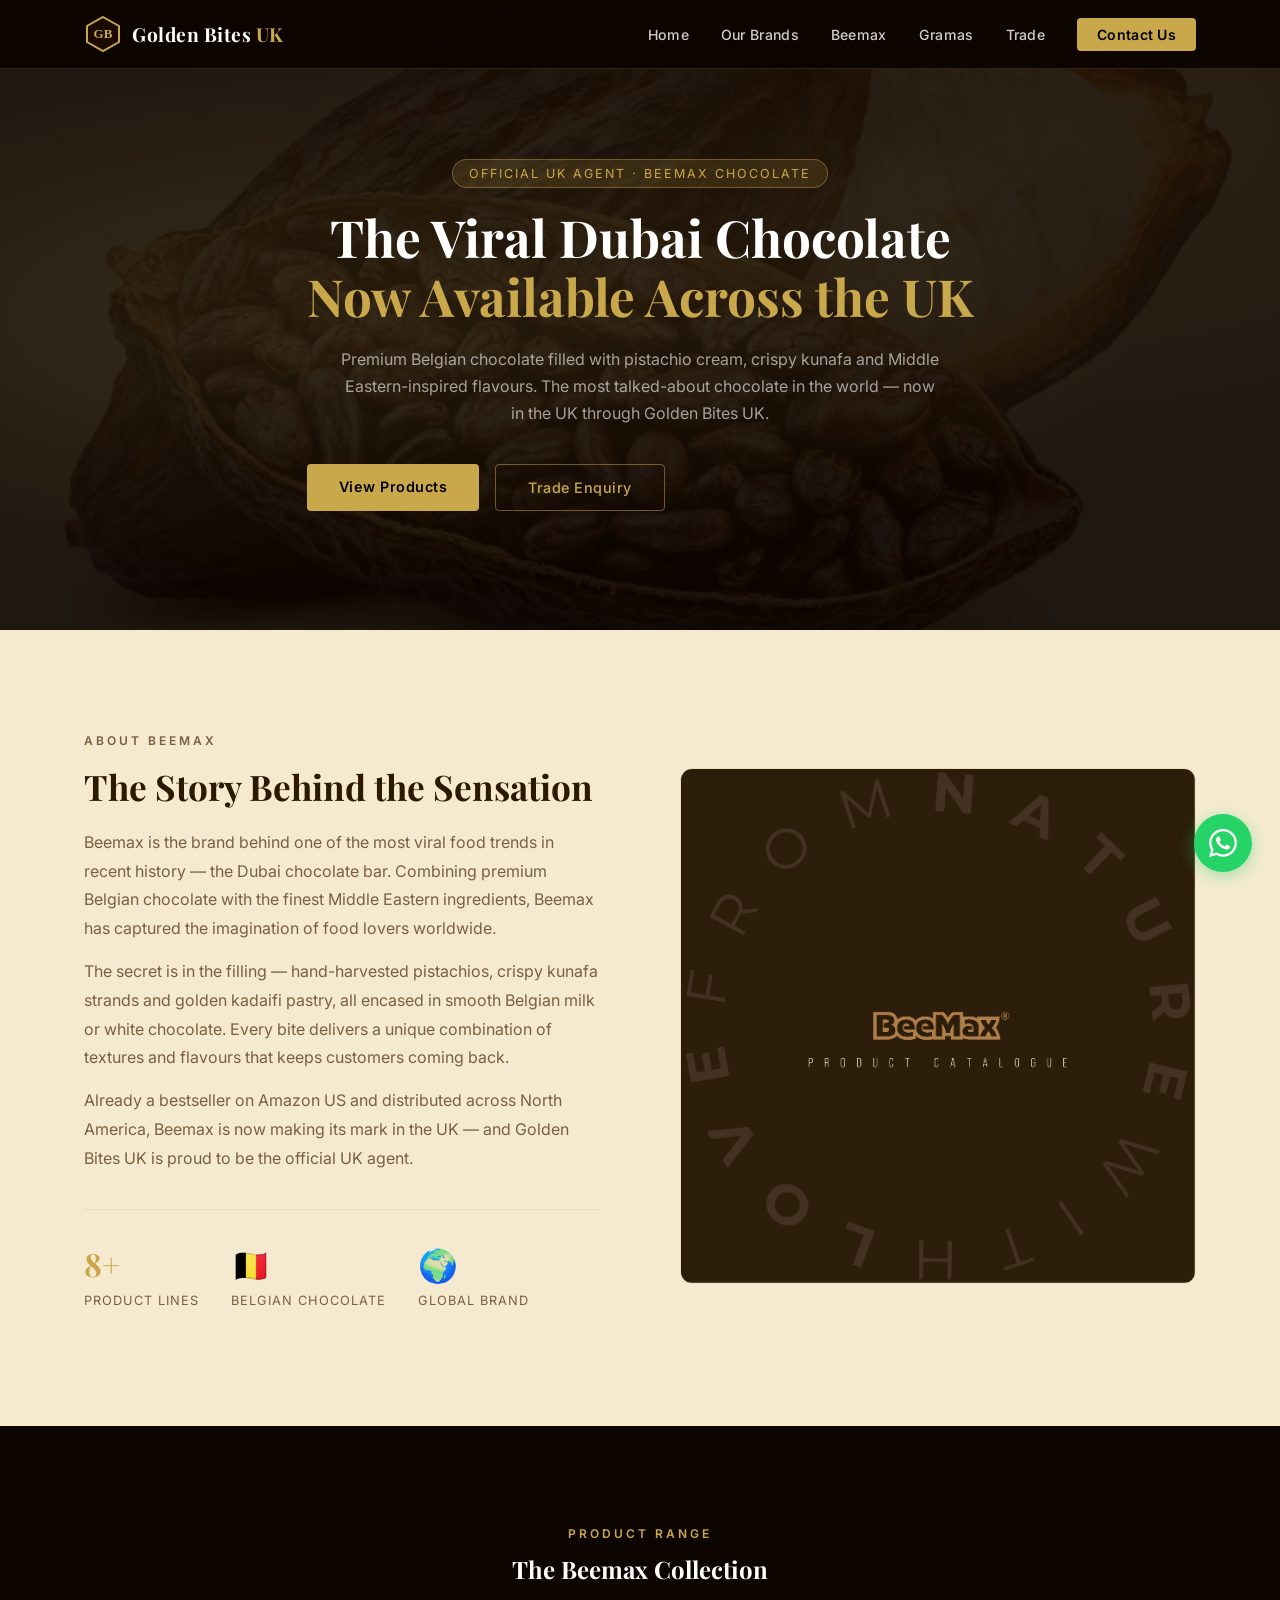
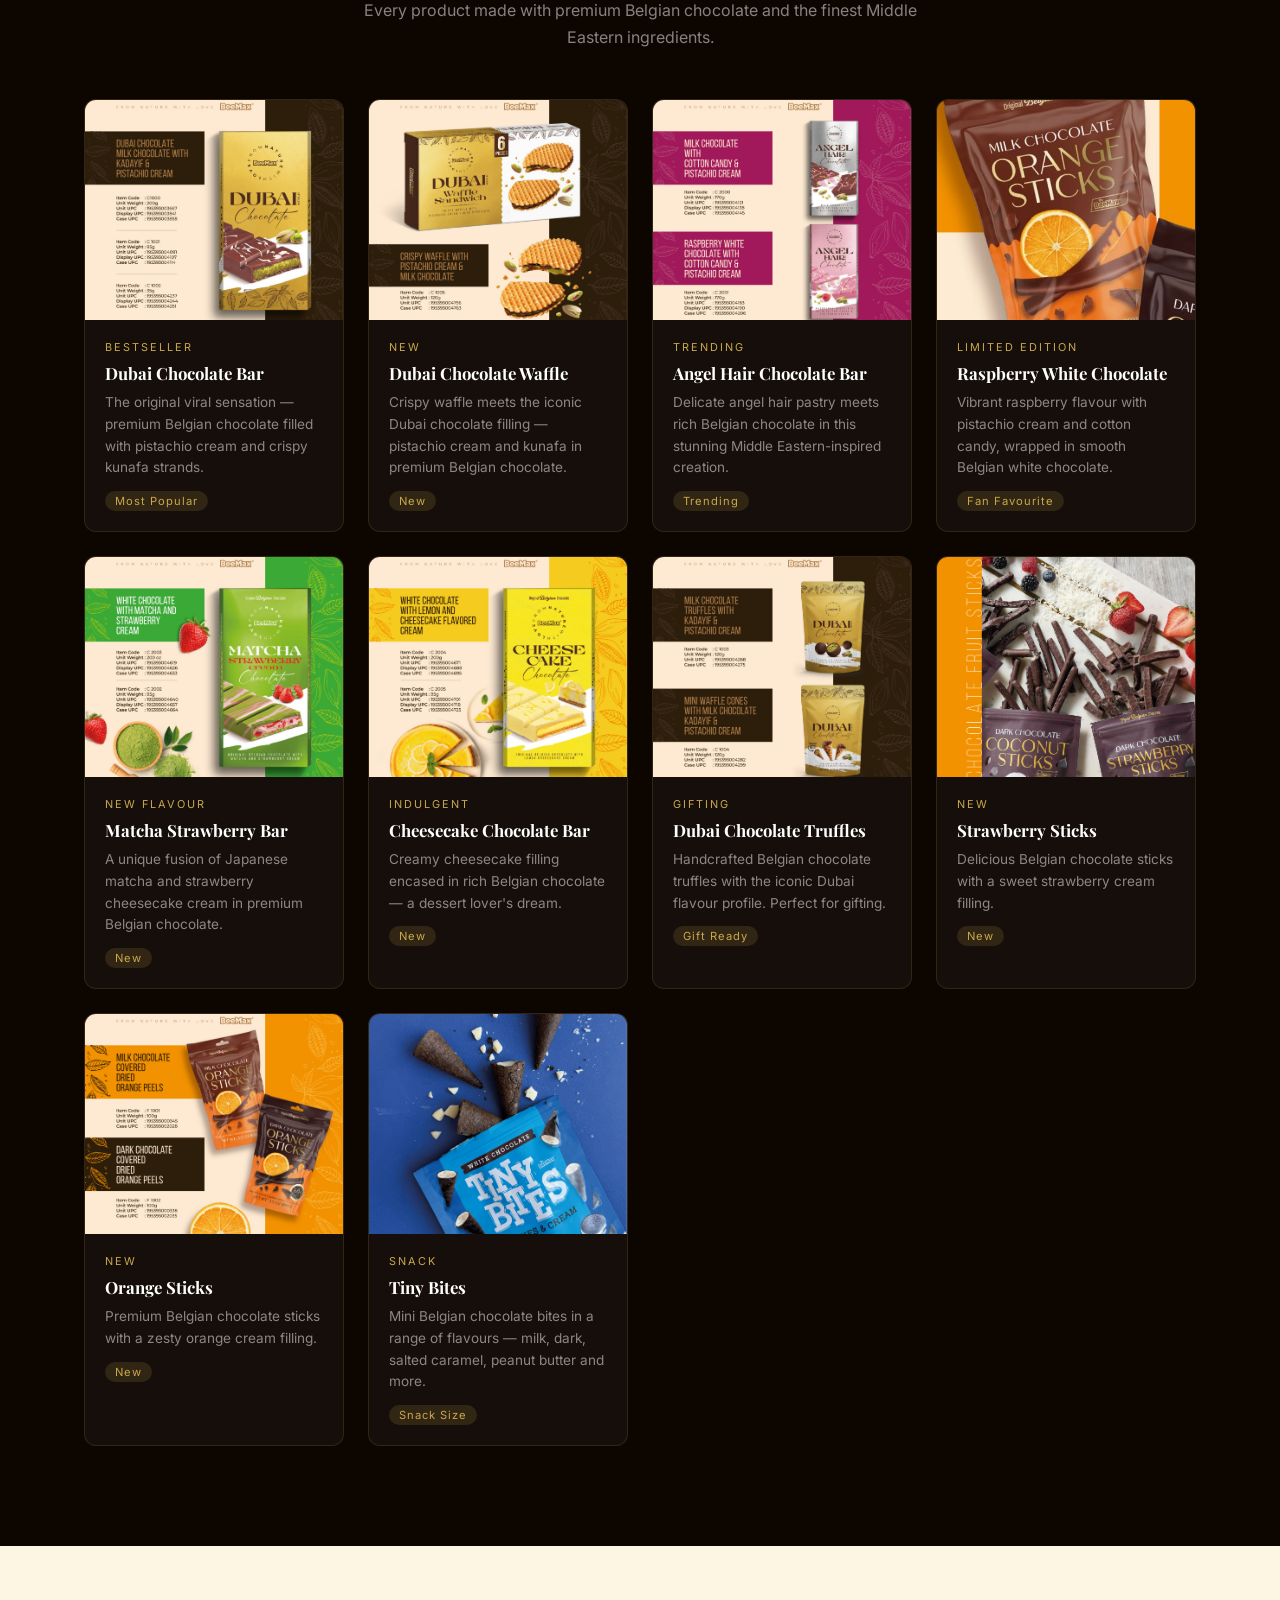
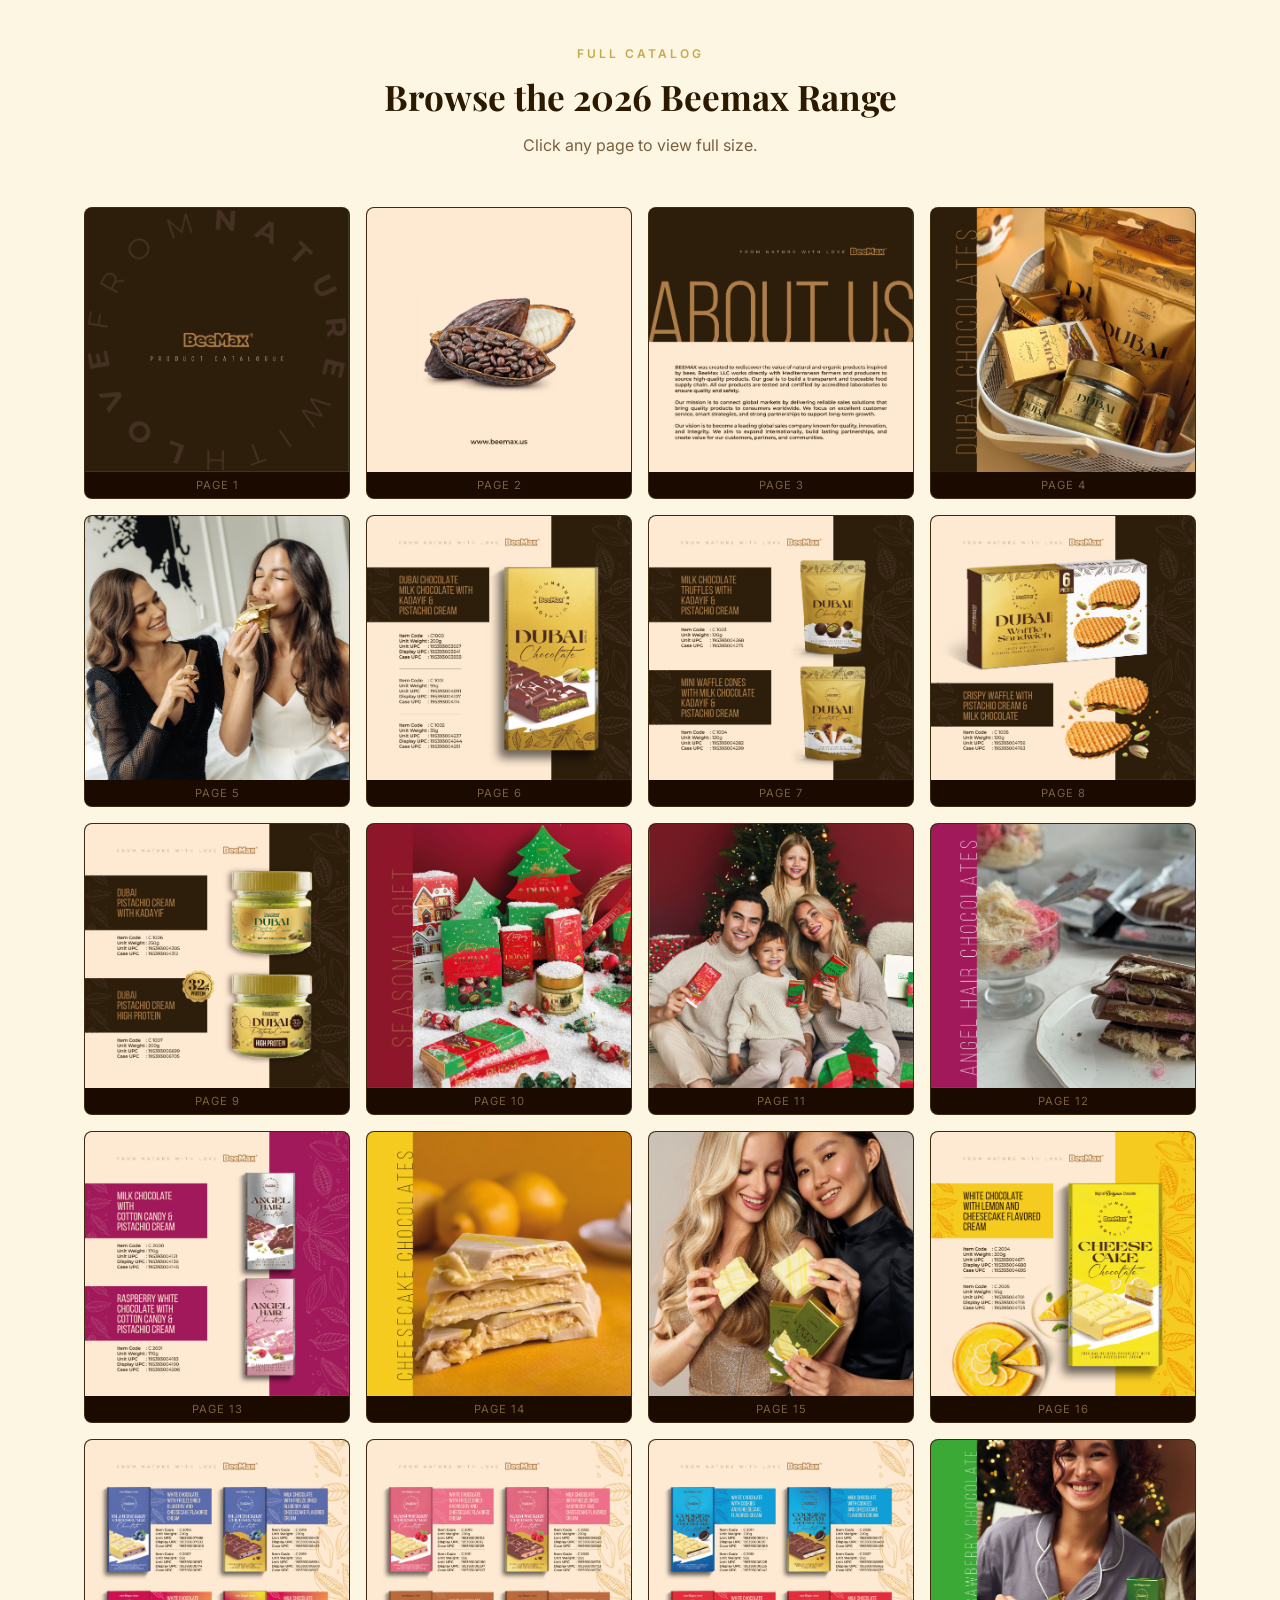
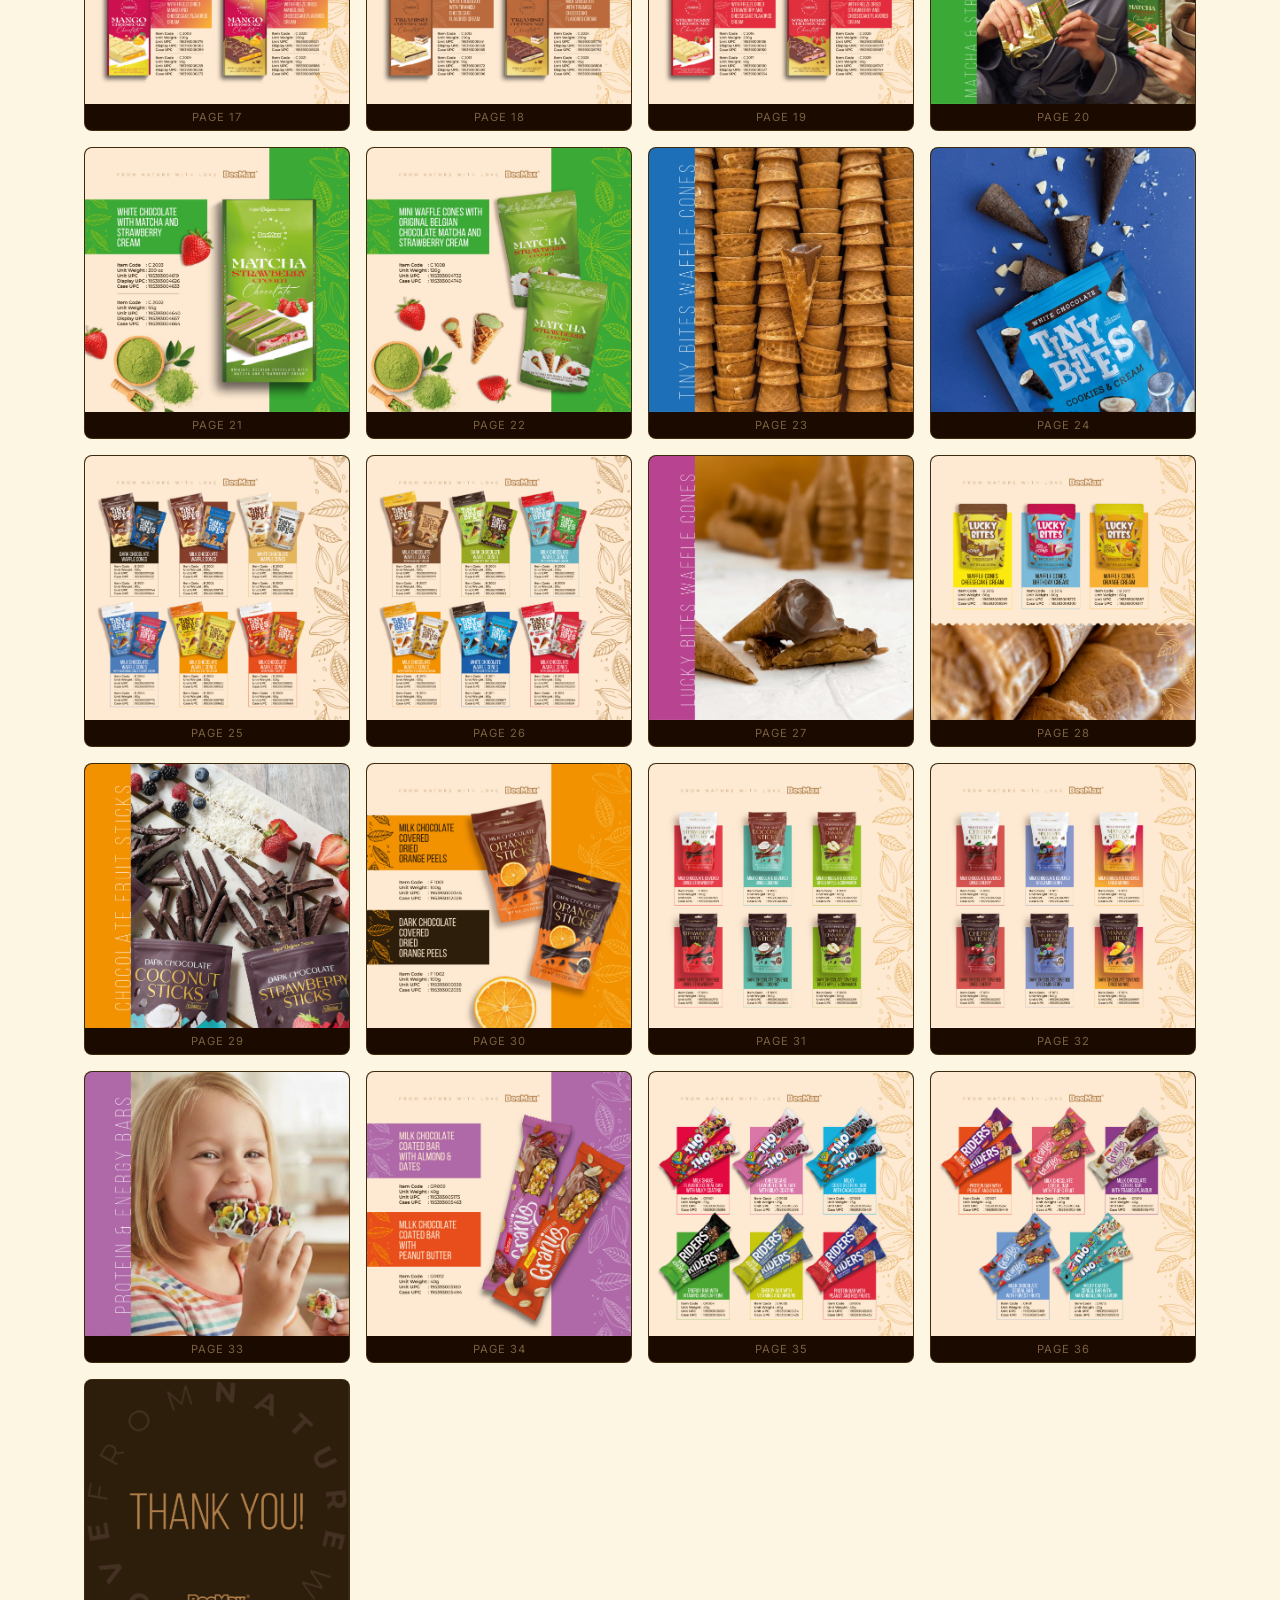
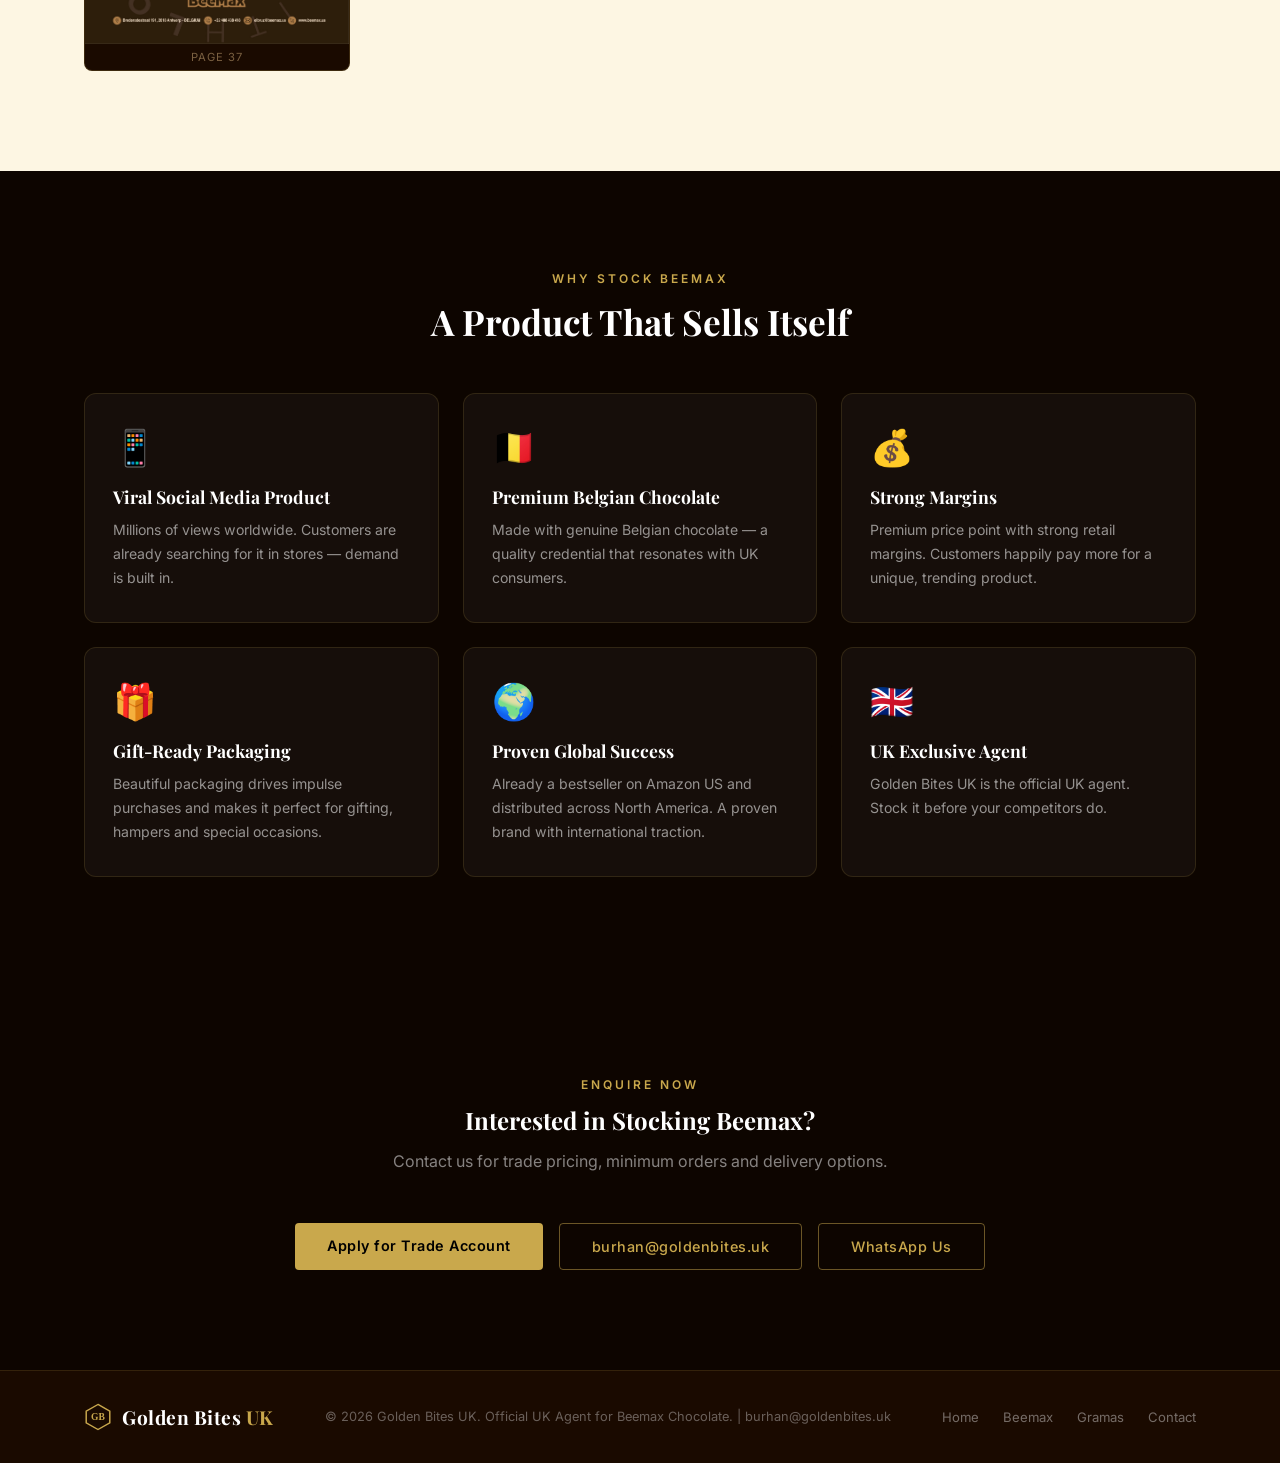
==== beemax.html @ 9be6fbb4 "Fix product images and analytics" ====
<!DOCTYPE html>
<html lang="en">
<head>
  <meta charset="UTF-8"/>
  <meta name="viewport" content="width=device-width, initial-scale=1.0"/>
  <title>Beemax Chocolate | Golden Bites UK</title>
  <!-- Google tag (gtag.js) -->
  <script async src="https://www.googletagmanager.com/gtag/js?id=G-3QWG4Z9KPZ"></script>
  <script>
    window.dataLayer = window.dataLayer || [];
    function gtag(){dataLayer.push(arguments);}
    gtag('js', new Date());
    gtag('config', 'G-3QWG4Z9KPZ');
  </script>
  <link href="https://fonts.googleapis.com/css2?family=Playfair+Display:wght@400;600;700&family=Inter:wght@300;400;500;600&display=swap" rel="stylesheet"/>
  <link rel="stylesheet" href="style.css"/>
  <link rel="stylesheet" href="beemax.css"/>
</head>
<body>

  <nav id="navbar">
    <div class="nav-inner">
      <a href="index.html" class="logo">
        <svg width="38" height="38" viewBox="0 0 38 38" fill="none">
          <polygon points="19,2 35,11 35,27 19,36 3,27 3,11" fill="#1a0a00" stroke="#C9A84C" stroke-width="2"/>
          <text x="19" y="23" text-anchor="middle" font-family="serif" font-size="13" font-weight="bold" fill="#C9A84C">GB</text>
        </svg>
        <span class="logo-text">Golden Bites <span>UK</span></span>
      </a>
      <ul class="nav-links">
        <li><a href="index.html">Home</a></li>
        <li><a href="index.html#brands">Our Brands</a></li>
        <li><a href="beemax.html" class="active-link">Beemax</a></li>
        <li><a href="gramas.html">Gramas</a></li>
        <li><a href="trade.html">Trade</a></li>
        <li><a href="index.html#contact" class="nav-cta">Contact Us</a></li>
      </ul>
      <button class="burger" onclick="toggleMenu()">&#9776;</button>
    </div>
    <ul class="mobile-menu" id="mobileMenu">
      <li><a href="index.html" onclick="toggleMenu()">Home</a></li>
      <li><a href="index.html#brands" onclick="toggleMenu()">Our Brands</a></li>
      <li><a href="beemax.html" onclick="toggleMenu()">Beemax</a></li>
      <li><a href="gramas.html" onclick="toggleMenu()">Gramas</a></li>
      <li><a href="trade.html" onclick="toggleMenu()">Trade</a></li>
      <li><a href="index.html#contact" onclick="toggleMenu()">Contact Us</a></li>
    </ul>
  </nav>

  <!-- HERO -->
  <section class="beemax-hero">
    <div class="hero-bg"></div>
    <div class="beemax-hero-inner">
      <p class="hero-tag">Official UK Agent · Beemax Chocolate</p>
      <h1>The Viral Dubai Chocolate<br/><span>Now Available Across the UK</span></h1>
      <p class="hero-sub">Premium Belgian chocolate filled with pistachio cream, crispy kunafa and Middle Eastern-inspired flavours. The most talked-about chocolate in the world — now in the UK through Golden Bites UK.</p>
      <div class="hero-btns">
        <a href="#products" class="btn-gold">View Products</a>
        <a href="trade.html" class="btn-outline">Trade Enquiry</a>
      </div>
    </div>
  </section>

  <!-- ABOUT BEEMAX -->
  <section class="beemax-about">
    <div class="container">
      <div class="about-grid">
        <div class="about-text">
          <p class="section-tag">About Beemax</p>
          <h2>The Story Behind the Sensation</h2>
          <p>Beemax is the brand behind one of the most viral food trends in recent history — the Dubai chocolate bar. Combining premium Belgian chocolate with the finest Middle Eastern ingredients, Beemax has captured the imagination of food lovers worldwide.</p>
          <p>The secret is in the filling — hand-harvested pistachios, crispy kunafa strands and golden kadaifi pastry, all encased in smooth Belgian milk or white chocolate. Every bite delivers a unique combination of textures and flavours that keeps customers coming back.</p>
          <p>Already a bestseller on Amazon US and distributed across North America, Beemax is now making its mark in the UK — and Golden Bites UK is proud to be the official UK agent.</p>
          <div class="about-stats">
            <div class="stat"><span>8+</span><p>Product Lines</p></div>
            <div class="stat"><span>🇧🇪</span><p>Belgian Chocolate</p></div>
            <div class="stat"><span>🌍</span><p>Global Brand</p></div>
          </div>
        </div>
        <div class="beemax-img-wrap">
          <img src="catalog-pages/page_01.jpg" alt="Beemax catalog" />
        </div>
      </div>
    </div>
  </section>

  <!-- PRODUCTS -->
  <section id="products" class="beemax-products">
    <div class="container">
      <p class="section-tag center">Product Range</p>
      <h2 class="center" style="color:#fff;">The Beemax Collection</h2>
      <p class="section-sub center">Every product made with premium Belgian chocolate and the finest Middle Eastern ingredients.</p>
      <div class="products-grid" id="beemaxProductsGrid"></div>
    </div>
  </section>

  <!-- CATALOG -->
  <section id="catalog" class="catalog">
    <div class="container">
      <p class="section-tag center">Full Catalog</p>
      <h2 class="center">Browse the 2026 Beemax Range</h2>
      <p class="section-sub center">Click any page to view full size.</p>
      <div class="catalog-grid" id="beemaxCatalogGrid"></div>
    </div>
  </section>

  <!-- WHY STOCK -->
  <section class="why" style="background:var(--dark);">
    <div class="container">
      <p class="section-tag center">Why Stock Beemax</p>
      <h2 class="center" style="color:#fff;">A Product That Sells Itself</h2>
      <div class="why-grid">
        <div class="why-card" style="background:rgba(255,255,255,0.04);border-color:rgba(201,168,76,0.15);">
          <div class="why-icon">📱</div>
          <h3 style="color:#fff;">Viral Social Media Product</h3>
          <p style="color:rgba(255,255,255,0.55);">Millions of views worldwide. Customers are already searching for it in stores — demand is built in.</p>
        </div>
        <div class="why-card" style="background:rgba(255,255,255,0.04);border-color:rgba(201,168,76,0.15);">
          <div class="why-icon">🇧🇪</div>
          <h3 style="color:#fff;">Premium Belgian Chocolate</h3>
          <p style="color:rgba(255,255,255,0.55);">Made with genuine Belgian chocolate — a quality credential that resonates with UK consumers.</p>
        </div>
        <div class="why-card" style="background:rgba(255,255,255,0.04);border-color:rgba(201,168,76,0.15);">
          <div class="why-icon">💰</div>
          <h3 style="color:#fff;">Strong Margins</h3>
          <p style="color:rgba(255,255,255,0.55);">Premium price point with strong retail margins. Customers happily pay more for a unique, trending product.</p>
        </div>
        <div class="why-card" style="background:rgba(255,255,255,0.04);border-color:rgba(201,168,76,0.15);">
          <div class="why-icon">🎁</div>
          <h3 style="color:#fff;">Gift-Ready Packaging</h3>
          <p style="color:rgba(255,255,255,0.55);">Beautiful packaging drives impulse purchases and makes it perfect for gifting, hampers and special occasions.</p>
        </div>
        <div class="why-card" style="background:rgba(255,255,255,0.04);border-color:rgba(201,168,76,0.15);">
          <div class="why-icon">🌍</div>
          <h3 style="color:#fff;">Proven Global Success</h3>
          <p style="color:rgba(255,255,255,0.55);">Already a bestseller on Amazon US and distributed across North America. A proven brand with international traction.</p>
        </div>
        <div class="why-card" style="background:rgba(255,255,255,0.04);border-color:rgba(201,168,76,0.15);">
          <div class="why-icon">🇬🇧</div>
          <h3 style="color:#fff;">UK Exclusive Agent</h3>
          <p style="color:rgba(255,255,255,0.55);">Golden Bites UK is the official UK agent. Stock it before your competitors do.</p>
        </div>
      </div>
    </div>
  </section>

  <!-- CONTACT -->
  <section class="contact">
    <div class="container">
      <p class="section-tag center">Enquire Now</p>
      <h2 class="center" style="color:#fff;">Interested in Stocking Beemax?</h2>
      <p class="section-sub center">Contact us for trade pricing, minimum orders and delivery options.</p>
      <div style="text-align:center;margin-top:16px;display:flex;gap:16px;justify-content:center;flex-wrap:wrap;">
        <a href="trade.html" class="btn-gold">Apply for Trade Account</a>
        <a href="mailto:burhan@goldenbites.uk" class="btn-outline">burhan@goldenbites.uk</a>
        <a href="https://wa.me/447740304061" target="_blank" class="btn-outline">WhatsApp Us</a>
      </div>
    </div>
  </section>

  <!-- FOOTER -->
  <footer>
    <div class="container footer-inner">
      <a href="index.html" class="logo">
        <svg width="28" height="28" viewBox="0 0 38 38" fill="none">
          <polygon points="19,2 35,11 35,27 19,36 3,27 3,11" fill="#1a0a00" stroke="#C9A84C" stroke-width="2"/>
          <text x="19" y="23" text-anchor="middle" font-family="serif" font-size="13" font-weight="bold" fill="#C9A84C">GB</text>
        </svg>
        <span class="logo-text">Golden Bites <span>UK</span></span>
      </a>
      <p class="footer-copy">© 2026 Golden Bites UK. Official UK Agent for Beemax Chocolate. | burhan@goldenbites.uk</p>
      <div class="footer-links">
        <a href="index.html">Home</a>
        <a href="beemax.html">Beemax</a>
        <a href="gramas.html">Gramas</a>
        <a href="index.html#contact">Contact</a>
      </div>
    </div>
  </footer>

  <!-- Lightbox -->
  <div class="lightbox" id="lightbox" onclick="closeLightbox(event)">
    <button class="lightbox-close" onclick="closeLightboxBtn()">&times;</button>
    <button class="lightbox-nav lightbox-prev" onclick="lightboxNav(-1)">&#8249;</button>
    <img id="lightbox-img" src="" alt="Catalog page"/>
    <button class="lightbox-nav lightbox-next" onclick="lightboxNav(1)">&#8250;</button>
    <div class="lightbox-counter" id="lightbox-counter"></div>
  </div>

  <!-- WhatsApp Float -->
  <a href="https://wa.me/447740304061" target="_blank" class="whatsapp-float" title="Chat on WhatsApp">
    <svg width="28" height="28" viewBox="0 0 24 24" fill="white"><path d="M17.472 14.382c-.297-.149-1.758-.867-2.03-.967-.273-.099-.471-.148-.67.15-.197.297-.767.966-.94 1.164-.173.199-.347.223-.644.075-.297-.15-1.255-.463-2.39-1.475-.883-.788-1.48-1.761-1.653-2.059-.173-.297-.018-.458.13-.606.134-.133.298-.347.446-.52.149-.174.198-.298.298-.497.099-.198.05-.371-.025-.52-.075-.149-.669-1.612-.916-2.207-.242-.579-.487-.5-.669-.51-.173-.008-.371-.01-.57-.01-.198 0-.52.074-.792.372-.272.297-1.04 1.016-1.04 2.479 0 1.462 1.065 2.875 1.213 3.074.149.198 2.096 3.2 5.077 4.487.709.306 1.262.489 1.694.625.712.227 1.36.195 1.871.118.571-.085 1.758-.719 2.006-1.413.248-.694.248-1.289.173-1.413-.074-.124-.272-.198-.57-.347m-5.421 7.403h-.004a9.87 9.87 0 01-5.031-1.378l-.361-.214-3.741.982.998-3.648-.235-.374a9.86 9.86 0 01-1.51-5.26c.001-5.45 4.436-9.884 9.888-9.884 2.64 0 5.122 1.03 6.988 2.898a9.825 9.825 0 012.893 6.994c-.003 5.45-4.437 9.884-9.885 9.884m8.413-18.297A11.815 11.815 0 0012.05 0C5.495 0 .16 5.335.157 11.892c0 2.096.547 4.142 1.588 5.945L.057 24l6.305-1.654a11.882 11.882 0 005.683 1.448h.005c6.554 0 11.89-5.335 11.893-11.893a11.821 11.821 0 00-3.48-8.413z"/></svg>
  </a>

  <script>
    const beemaxProducts = [
      { img:"catalog-pages/page_06.jpg", tag:"Bestseller", name:"Dubai Chocolate Bar", desc:"The original viral sensation — premium Belgian chocolate filled with pistachio cream and crispy kunafa strands.", badge:"Most Popular" },
      { img:"catalog-pages/page_08.jpg", tag:"New", name:"Dubai Chocolate Waffle", desc:"Crispy waffle meets the iconic Dubai chocolate filling — pistachio cream and kunafa in premium Belgian chocolate.", badge:"New" },
      { img:"catalog-pages/page_13.jpg", tag:"Trending", name:"Angel Hair Chocolate Bar", desc:"Delicate angel hair pastry meets rich Belgian chocolate in this stunning Middle Eastern-inspired creation.", badge:"Trending" },
      { img:"images/product_p30_2.jpg", tag:"Limited Edition", name:"Raspberry White Chocolate", desc:"Vibrant raspberry flavour with pistachio cream and cotton candy, wrapped in smooth Belgian white chocolate.", badge:"Fan Favourite" },
      { img:"catalog-pages/page_21.jpg", tag:"New Flavour", name:"Matcha Strawberry Bar", desc:"A unique fusion of Japanese matcha and strawberry cheesecake cream in premium Belgian chocolate.", badge:"New" },
      { img:"catalog-pages/page_16.jpg", tag:"Indulgent", name:"Cheesecake Chocolate Bar", desc:"Creamy cheesecake filling encased in rich Belgian chocolate — a dessert lover's dream.", badge:"New" },
      { img:"catalog-pages/page_07.jpg", tag:"Gifting", name:"Dubai Chocolate Truffles", desc:"Handcrafted Belgian chocolate truffles with the iconic Dubai flavour profile. Perfect for gifting.", badge:"Gift Ready" },
      { img:"catalog-pages/page_29.jpg", tag:"New", name:"Strawberry Sticks", desc:"Delicious Belgian chocolate sticks with a sweet strawberry cream filling.", badge:"New" },
      { img:"catalog-pages/page_30.jpg", tag:"New", name:"Orange Sticks", desc:"Premium Belgian chocolate sticks with a zesty orange cream filling.", badge:"New" },
      { img:"catalog-pages/page_24.jpg", tag:"Snack", name:"Tiny Bites", desc:"Mini Belgian chocolate bites in a range of flavours — milk, dark, salted caramel, peanut butter and more.", badge:"Snack Size" }
    ];

    const totalPages = 37;
    let currentPage = 1;

    function renderProducts() {
      const grid = document.getElementById('beemaxProductsGrid');
      grid.innerHTML = beemaxProducts.map(p => `
        <div class="product-card">
          <div class="product-img"><img src="${p.img}" alt="${p.name}" onerror="this.parentElement.innerHTML='🍫'"/></div>
          <div class="product-body">
            <span class="product-tag">${p.tag}</span>
            <h3>${p.name}</h3>
            <p>${p.desc}</p>
            <span class="product-badge">${p.badge}</span>
          </div>
        </div>`).join('');
    }

    function renderCatalog() {
      const grid = document.getElementById('beemaxCatalogGrid');
      let html = '';
      for (let i = 1; i <= totalPages; i++) {
        const n = String(i).padStart(2,'0');
        html += `<div class="catalog-thumb" onclick="openLightbox(${i})">
          <img src="catalog-pages/page_${n}.jpg" alt="Page ${i}" loading="lazy"/>
          <div class="page-num">PAGE ${i}</div></div>`;
      }
      grid.innerHTML = html;
    }

    function openLightbox(p) { currentPage=p; updateLightbox(); document.getElementById('lightbox').classList.add('open'); document.body.style.overflow='hidden'; }
    function updateLightbox() { const n=String(currentPage).padStart(2,'0'); document.getElementById('lightbox-img').src=`catalog-pages/page_${n}.jpg`; document.getElementById('lightbox-counter').textContent=`${currentPage} / ${totalPages}`; }
    function closeLightbox(e) { if(e.target===document.getElementById('lightbox')) closeLightboxBtn(); }
    function closeLightboxBtn() { document.getElementById('lightbox').classList.remove('open'); document.body.style.overflow=''; }
    function lightboxNav(d) { currentPage=((currentPage-1+d+totalPages)%totalPages)+1; updateLightbox(); }
    document.addEventListener('keydown',e=>{ if(!document.getElementById('lightbox').classList.contains('open'))return; if(e.key==='ArrowRight')lightboxNav(1); if(e.key==='ArrowLeft')lightboxNav(-1); if(e.key==='Escape')closeLightboxBtn(); });
    function toggleMenu() { document.getElementById('mobileMenu').classList.toggle('open'); }
    window.addEventListener('scroll',()=>{ document.getElementById('navbar').style.borderBottomColor=window.scrollY>40?'rgba(201,168,76,0.35)':'rgba(201,168,76,0.2)'; });
    document.addEventListener('DOMContentLoaded',()=>{ renderProducts(); renderCatalog(); });
  </script>
</body>
</html>
---- style.css ----
/* ── Reset & Base ── */
*, *::before, *::after { margin: 0; padding: 0; box-sizing: border-box; }

:root {
  --gold:    #C9A84C;
  --gold2:   #e8c96a;
  --dark:    #0d0500;
  --dark2:   #1a0a00;
  --dark3:   #2a1500;
  --cream:   #fdf6e3;
  --cream2:  #f5ead0;
  --text:    #2c1a00;
  --muted:   #7a6040;
}

html { scroll-behavior: smooth; }

body {
  font-family: 'Inter', sans-serif;
  background: var(--cream);
  color: var(--text);
  overflow-x: hidden;
}

h1, h2, h3 { font-family: 'Playfair Display', serif; }

.container { max-width: 1160px; margin: 0 auto; padding: 0 24px; }

/* ── Navbar ── */
#navbar {
  position: fixed; top: 0; left: 0; right: 0; z-index: 100;
  background: rgba(13,5,0,0.96);
  backdrop-filter: blur(12px);
  border-bottom: 1px solid rgba(201,168,76,0.2);
  transition: all 0.3s;
}
.nav-inner {
  max-width: 1160px; margin: 0 auto; padding: 0 24px;
  display: flex; align-items: center; justify-content: space-between;
  height: 68px;
}
.logo {
  display: flex; align-items: center; gap: 10px;
  text-decoration: none;
}
.logo-text {
  font-family: 'Playfair Display', serif;
  font-size: 1.2rem; font-weight: 700;
  color: #fff; letter-spacing: 0.5px;
}
.logo-text span { color: var(--gold); }

.nav-links {
  display: flex; list-style: none; gap: 32px; align-items: center;
}
.nav-links a {
  color: rgba(255,255,255,0.8); text-decoration: none;
  font-size: 0.88rem; font-weight: 500; letter-spacing: 0.3px;
  transition: color 0.2s;
}
.nav-links a:hover { color: var(--gold); }
.nav-cta {
  background: var(--gold) !important; color: #000 !important;
  padding: 8px 20px; border-radius: 4px; font-weight: 600 !important;
}
.nav-cta:hover { background: var(--gold2) !important; }

.burger {
  display: none; background: none; border: none;
  color: var(--gold); font-size: 1.5rem; cursor: pointer;
}
.mobile-menu {
  display: none; list-style: none;
  background: var(--dark2); padding: 12px 24px 20px;
  border-top: 1px solid rgba(201,168,76,0.15);
}
.mobile-menu.open { display: block; }
.mobile-menu li { padding: 10px 0; border-bottom: 1px solid rgba(255,255,255,0.05); }
.mobile-menu a { color: rgba(255,255,255,0.85); text-decoration: none; font-size: 0.95rem; }

/* ── Hero ── */
.hero {
  min-height: 100vh;
  background: var(--dark);
  display: flex; align-items: center;
  padding: 100px 24px 60px;
  position: relative; overflow: hidden;
}
.hero-bg {
  position: absolute; inset: 0;
  background:
    radial-gradient(ellipse at 20% 50%, rgba(201,168,76,0.12) 0%, transparent 60%),
    radial-gradient(ellipse at 80% 20%, rgba(201,168,76,0.07) 0%, transparent 50%);
}
.hero-bg::before {
  content: '';
  position: absolute; inset: 0;
  background: url('images/product_p2_1.jpg') center/cover no-repeat;
  opacity: 0.08;
}
.hero-content {
  max-width: 1160px; margin: 0 auto; width: 100%;
  display: grid; grid-template-columns: 1fr 1fr; gap: 60px; align-items: center;
  position: relative; z-index: 1;
}
.hero-tag {
  display: inline-block;
  background: rgba(201,168,76,0.15);
  border: 1px solid rgba(201,168,76,0.4);
  color: var(--gold); font-size: 0.78rem;
  letter-spacing: 2px; text-transform: uppercase;
  padding: 6px 16px; border-radius: 20px; margin-bottom: 20px;
}
.hero h1 {
  font-size: clamp(2.2rem, 4vw, 3.4rem);
  color: #fff; line-height: 1.15; margin-bottom: 20px;
}
.hero h1 span { color: var(--gold); }
.hero-sub {
  color: rgba(255,255,255,0.65); font-size: 1rem;
  line-height: 1.7; margin-bottom: 36px; max-width: 480px;
}
.hero-btns { display: flex; gap: 16px; flex-wrap: wrap; }

.btn-gold {
  background: var(--gold); color: #000;
  padding: 14px 32px; border-radius: 4px;
  font-weight: 600; font-size: 0.9rem;
  text-decoration: none; letter-spacing: 0.5px;
  transition: background 0.2s, transform 0.2s;
  display: inline-block;
}
.btn-gold:hover { background: var(--gold2); transform: translateY(-1px); }
.btn-gold.full { width: 100%; text-align: center; border: none; cursor: pointer; font-family: 'Inter', sans-serif; font-size: 1rem; }

.btn-outline {
  border: 1px solid rgba(201,168,76,0.5); color: var(--gold);
  padding: 14px 32px; border-radius: 4px;
  font-weight: 500; font-size: 0.9rem;
  text-decoration: none; letter-spacing: 0.5px;
  transition: all 0.2s; display: inline-block;
}
.btn-outline:hover { background: rgba(201,168,76,0.1); border-color: var(--gold); }

.hero-visual {
  display: flex; flex-direction: column; gap: 16px;
}
.choc-card {
  background: rgba(255,255,255,0.04);
  border: 1px solid rgba(201,168,76,0.2);
  border-radius: 12px; padding: 20px 24px;
  display: flex; align-items: center; gap: 16px;
  transition: border-color 0.3s, background 0.3s;
}
.choc-card:hover {
  border-color: rgba(201,168,76,0.5);
  background: rgba(201,168,76,0.06);
}
.choc-icon { font-size: 2rem; }
.choc-card p { color: #fff; font-weight: 600; font-size: 1rem; }
.choc-card span { color: var(--gold); font-size: 0.82rem; }

/* ── Section shared ── */
.section-tag {
  font-size: 0.75rem; letter-spacing: 3px; text-transform: uppercase;
  color: var(--gold); font-weight: 600; margin-bottom: 12px;
  display: block;
}
.section-tag.center { text-align: center; }
h2.center { text-align: center; }
.section-sub {
  color: var(--muted); font-size: 1rem; line-height: 1.7;
  max-width: 560px; margin: 12px auto 48px;
}
.section-sub.center { text-align: center; }

/* ── About ── */
.about {
  padding: 100px 24px;
  background: var(--cream2);
}
.about-grid {
  display: grid; grid-template-columns: 1fr 1fr; gap: 80px; align-items: center;
}
.about-text h2 { font-size: 2.2rem; margin-bottom: 20px; line-height: 1.2; }
.about-text p { color: var(--muted); line-height: 1.8; margin-bottom: 16px; }
.about-stats {
  display: flex; gap: 32px; margin-top: 36px;
  padding-top: 32px; border-top: 1px solid rgba(201,168,76,0.2);
}
.stat span { font-family: 'Playfair Display', serif; font-size: 2rem; color: var(--gold); font-weight: 700; }
.stat p { font-size: 0.8rem; color: var(--muted); margin-top: 4px; letter-spacing: 1px; text-transform: uppercase; }

.about-visual { display: flex; justify-content: center; align-items: center; }
.about-badge {
  width: 200px; height: 200px;
  display: flex; align-items: center; justify-content: center;
  background: radial-gradient(circle, rgba(201,168,76,0.08) 0%, transparent 70%);
  border-radius: 50%;
}

/* ── Products ── */
.products {
  padding: 100px 24px;
  background: var(--dark);
}
.products h2 { color: #fff; }
.products .section-sub { color: rgba(255,255,255,0.5); }

.products-grid {
  display: grid;
  grid-template-columns: repeat(auto-fill, minmax(260px, 1fr));
  gap: 24px;
}
.product-card {
  background: rgba(255,255,255,0.04);
  border: 1px solid rgba(201,168,76,0.15);
  border-radius: 12px; overflow: hidden;
  transition: transform 0.3s, border-color 0.3s;
}
.product-card:hover {
  transform: translateY(-4px);
  border-color: rgba(201,168,76,0.45);
}
.product-img {
  height: 220px;
  overflow: hidden;
  display: flex; align-items: center; justify-content: center;
  font-size: 4rem;
  background: linear-gradient(135deg, rgba(201,168,76,0.08), rgba(201,168,76,0.02));
}
.product-img img {
  width: 100%; height: 100%;
  object-fit: cover;
  transition: transform 0.4s ease;
}
.product-card:hover .product-img img {
  transform: scale(1.05);
}
.product-body { padding: 20px; }
.product-tag {
  font-size: 0.68rem; letter-spacing: 2px; text-transform: uppercase;
  color: var(--gold); margin-bottom: 8px; display: block;
}
.product-body h3 { color: #fff; font-size: 1.05rem; margin-bottom: 8px; }
.product-body p { color: rgba(255,255,255,0.5); font-size: 0.85rem; line-height: 1.6; }
.product-badge {
  display: inline-block; margin-top: 12px;
  background: rgba(201,168,76,0.15); color: var(--gold);
  font-size: 0.7rem; padding: 3px 10px; border-radius: 10px;
  letter-spacing: 1px;
}

/* ── Why ── */
.why {
  padding: 100px 24px;
  background: var(--cream2);
}
.why h2 { font-size: 2.2rem; margin-bottom: 48px; }
.why-grid {
  display: grid; grid-template-columns: repeat(auto-fill, minmax(300px, 1fr));
  gap: 24px;
}
.why-card {
  background: #fff; border-radius: 12px;
  padding: 32px 28px;
  border: 1px solid rgba(201,168,76,0.15);
  transition: box-shadow 0.3s, transform 0.3s;
}
.why-card:hover {
  box-shadow: 0 8px 32px rgba(201,168,76,0.12);
  transform: translateY(-3px);
}
.why-icon { font-size: 2.2rem; margin-bottom: 16px; }
.why-card h3 { font-size: 1.1rem; margin-bottom: 10px; color: var(--dark2); }
.why-card p { color: var(--muted); font-size: 0.88rem; line-height: 1.7; }

/* ── Contact ── */
.contact {
  padding: 100px 24px;
  background: var(--dark);
}
.contact h2 { color: #fff; }
.contact .section-sub { color: rgba(255,255,255,0.5); }

.contact-grid {
  display: grid; grid-template-columns: 1fr 1.4fr; gap: 60px;
  align-items: start;
}
.contact-info { display: flex; flex-direction: column; gap: 28px; }
.contact-item {
  display: flex; gap: 16px; align-items: flex-start;
}
.contact-icon { font-size: 1.4rem; margin-top: 2px; }
.contact-item strong { color: #fff; font-size: 0.85rem; letter-spacing: 1px; text-transform: uppercase; display: block; margin-bottom: 4px; }
.contact-item p { color: rgba(255,255,255,0.55); font-size: 0.9rem; }

.contact-form { display: flex; flex-direction: column; gap: 14px; }
.form-row { display: grid; grid-template-columns: 1fr 1fr; gap: 14px; }

.contact-form input,
.contact-form select,
.contact-form textarea {
  background: rgba(255,255,255,0.05);
  border: 1px solid rgba(201,168,76,0.2);
  border-radius: 6px; padding: 13px 16px;
  color: #fff; font-family: 'Inter', sans-serif; font-size: 0.9rem;
  outline: none; transition: border-color 0.2s;
  width: 100%;
}
.contact-form input::placeholder,
.contact-form textarea::placeholder { color: rgba(255,255,255,0.3); }
.contact-form select { color: rgba(255,255,255,0.5); }
.contact-form select option { background: var(--dark2); color: #fff; }
.contact-form input:focus,
.contact-form select:focus,
.contact-form textarea:focus { border-color: var(--gold); }
.contact-form textarea { resize: vertical; }
.form-note { color: var(--gold); font-size: 0.85rem; text-align: center; min-height: 20px; }

/* ── Footer ── */
footer {
  background: var(--dark2);
  border-top: 1px solid rgba(201,168,76,0.15);
  padding: 32px 24px;
}
.footer-inner {
  display: flex; align-items: center; justify-content: space-between;
  flex-wrap: wrap; gap: 16px;
}
.footer-copy { color: rgba(255,255,255,0.35); font-size: 0.8rem; }
.footer-links { display: flex; gap: 24px; }
.footer-links a { color: rgba(255,255,255,0.4); text-decoration: none; font-size: 0.82rem; transition: color 0.2s; }
.footer-links a:hover { color: var(--gold); }

/* ── Responsive ── */
@media (max-width: 900px) {
  .hero-content { grid-template-columns: 1fr; gap: 40px; }
  .hero-visual { flex-direction: row; flex-wrap: wrap; }
  .choc-card { flex: 1; min-width: 140px; }
  .about-grid { grid-template-columns: 1fr; gap: 40px; }
  .about-visual { display: none; }
  .contact-grid { grid-template-columns: 1fr; gap: 40px; }
  .form-row { grid-template-columns: 1fr; }
}
@media (max-width: 640px) {
  .nav-links { display: none; }
  .burger { display: block; }
  .hero { padding: 90px 20px 50px; }
  .hero h1 { font-size: 2rem; }
  .about, .products, .why, .contact { padding: 70px 20px; }
  .footer-inner { flex-direction: column; text-align: center; }
  .footer-links { justify-content: center; }
}

/* ── Catalog ── */
.catalog {
  padding: 100px 24px;
  background: var(--cream);
}
.catalog h2 { font-size: 2.2rem; }

.catalog-grid {
  display: grid;
  grid-template-columns: repeat(auto-fill, minmax(220px, 1fr));
  gap: 16px;
  margin-top: 8px;
}
.catalog-thumb {
  border-radius: 8px; overflow: hidden;
  border: 1px solid rgba(201,168,76,0.2);
  cursor: pointer;
  transition: transform 0.3s, box-shadow 0.3s, border-color 0.3s;
  background: var(--dark2);
}
.catalog-thumb:hover {
  transform: translateY(-4px);
  box-shadow: 0 12px 32px rgba(0,0,0,0.15);
  border-color: var(--gold);
}
.catalog-thumb img {
  width: 100%; display: block;
  aspect-ratio: 1/1; object-fit: cover;
}
.catalog-thumb .page-num {
  text-align: center; padding: 6px;
  font-size: 0.7rem; color: var(--muted);
  letter-spacing: 1px;
}

/* ── Lightbox ── */
.lightbox {
  display: none; position: fixed; inset: 0; z-index: 999;
  background: rgba(0,0,0,0.92);
  align-items: center; justify-content: center;
  padding: 20px;
}
.lightbox.open { display: flex; }
.lightbox img {
  max-width: 90vw; max-height: 90vh;
  border-radius: 8px; object-fit: contain;
  box-shadow: 0 0 60px rgba(201,168,76,0.2);
}
.lightbox-close {
  position: fixed; top: 20px; right: 28px;
  color: #fff; font-size: 2.5rem; cursor: pointer;
  background: none; border: none; line-height: 1;
  opacity: 0.7; transition: opacity 0.2s;
}
.lightbox-close:hover { opacity: 1; }
.lightbox-nav {
  position: fixed; top: 50%; transform: translateY(-50%);
  background: rgba(201,168,76,0.2); border: 1px solid var(--gold);
  color: var(--gold); font-size: 1.8rem;
  width: 48px; height: 48px; border-radius: 50%;
  display: flex; align-items: center; justify-content: center;
  cursor: pointer; transition: background 0.2s;
}
.lightbox-nav:hover { background: rgba(201,168,76,0.4); }
.lightbox-prev { left: 16px; }
.lightbox-next { right: 16px; }
.lightbox-counter {
  position: fixed; bottom: 20px; left: 50%; transform: translateX(-50%);
  color: rgba(255,255,255,0.5); font-size: 0.85rem; letter-spacing: 2px;
}

/* ── WhatsApp Float Button ── */
.whatsapp-float {
  position: fixed; bottom: 28px; right: 28px; z-index: 999;
  background: #25D366; border-radius: 50%;
  width: 58px; height: 58px;
  display: flex; align-items: center; justify-content: center;
  box-shadow: 0 4px 16px rgba(37,211,102,0.4);
  transition: transform 0.2s, box-shadow 0.2s;
  text-decoration: none;
}
.whatsapp-float:hover {
  transform: scale(1.1);
  box-shadow: 0 6px 24px rgba(37,211,102,0.5);
}

/* ── Brands Section ── */
.brands-section { padding: 100px 24px; background: var(--dark); }
.brands-section h2 { color: #fff; }
.brands-section .section-sub { color: rgba(255,255,255,0.5); }

.brands-grid {
  display: grid;
  grid-template-columns: repeat(auto-fill, minmax(320px, 1fr));
  gap: 28px;
}
.brand-card {
  background: rgba(255,255,255,0.03);
  border: 1px solid rgba(201,168,76,0.2);
  border-radius: 16px; overflow: hidden;
  transition: transform 0.3s, border-color 0.3s;
}
.brand-card:hover {
  transform: translateY(-4px);
  border-color: rgba(201,168,76,0.5);
}
.brand-header {
  padding: 32px 28px 24px;
  display: flex; justify-content: space-between; align-items: flex-start;
}
.beemax-header { background: linear-gradient(135deg, #1a0a00, #2a1500); }
.gramas-header { background: linear-gradient(135deg, #0a1a00, #152500); }
.cta-header    { background: linear-gradient(135deg, #0a0a1a, #151525); }

.brand-logo-wrap { display: flex; align-items: center; gap: 14px; }
.brand-logo-wrap h3 { color: #fff; font-size: 1.4rem; }
.brand-tag {
  background: rgba(201,168,76,0.15);
  border: 1px solid rgba(201,168,76,0.3);
  color: var(--gold); font-size: 0.7rem;
  letter-spacing: 1.5px; text-transform: uppercase;
  padding: 5px 12px; border-radius: 20px;
  white-space: nowrap;
}
.brand-body { padding: 24px 28px 32px; }
.brand-body p { color: rgba(255,255,255,0.6); font-size: 0.9rem; line-height: 1.7; margin-bottom: 16px; }
.brand-highlights { list-style: none; display: flex; flex-direction: column; gap: 8px; }
.brand-highlights li { color: rgba(255,255,255,0.55); font-size: 0.85rem; }
.brand-highlights li { color: rgba(255,255,255,0.7); }

.brand-card-cta .brand-highlights li { color: rgba(255,255,255,0.55); }

@media (max-width: 640px) {
  .brands-section { padding: 70px 20px; }
  .brands-grid { grid-template-columns: 1fr; }
}
---- beemax.css ----
.beemax-hero {
  min-height: 70vh; background: var(--dark);
  display: flex; align-items: center;
  padding: 120px 24px 80px; position: relative; overflow: hidden;
}
.beemax-hero .hero-bg {
  position: absolute; inset: 0;
  background:
    radial-gradient(ellipse at 30% 50%, rgba(201,168,76,0.15) 0%, transparent 60%),
    radial-gradient(ellipse at 80% 20%, rgba(201,168,76,0.08) 0%, transparent 50%);
}
.beemax-hero-inner {
  max-width: 760px; margin: 0 auto; text-align: center;
  position: relative; z-index: 1;
}
.beemax-hero h1 { font-size: clamp(2rem,4vw,3.2rem); color:#fff; line-height:1.15; margin-bottom:20px; }
.beemax-hero h1 span { color: var(--gold); }
.beemax-hero .hero-sub { color:rgba(255,255,255,0.6); font-size:1rem; line-height:1.7; margin-bottom:36px; max-width:600px; margin-left:auto; margin-right:auto; }

.beemax-about { padding: 100px 24px; background: var(--cream2); }
.beemax-about h2 { font-size: 2.2rem; margin-bottom: 20px; }
.beemax-about p { color: var(--muted); line-height: 1.8; margin-bottom: 14px; }
.beemax-img-wrap img { width:100%; border-radius:12px; border:1px solid rgba(201,168,76,0.2); }

.beemax-products { padding: 100px 24px; background: var(--dark); }
.beemax-products .section-sub { color: rgba(255,255,255,0.5); }

@media (max-width: 900px) {
  .beemax-about .about-grid { grid-template-columns: 1fr; }
  .beemax-img-wrap { display: none; }
}
@media (max-width: 640px) {
  .beemax-hero, .beemax-about, .beemax-products { padding: 70px 20px; }
}
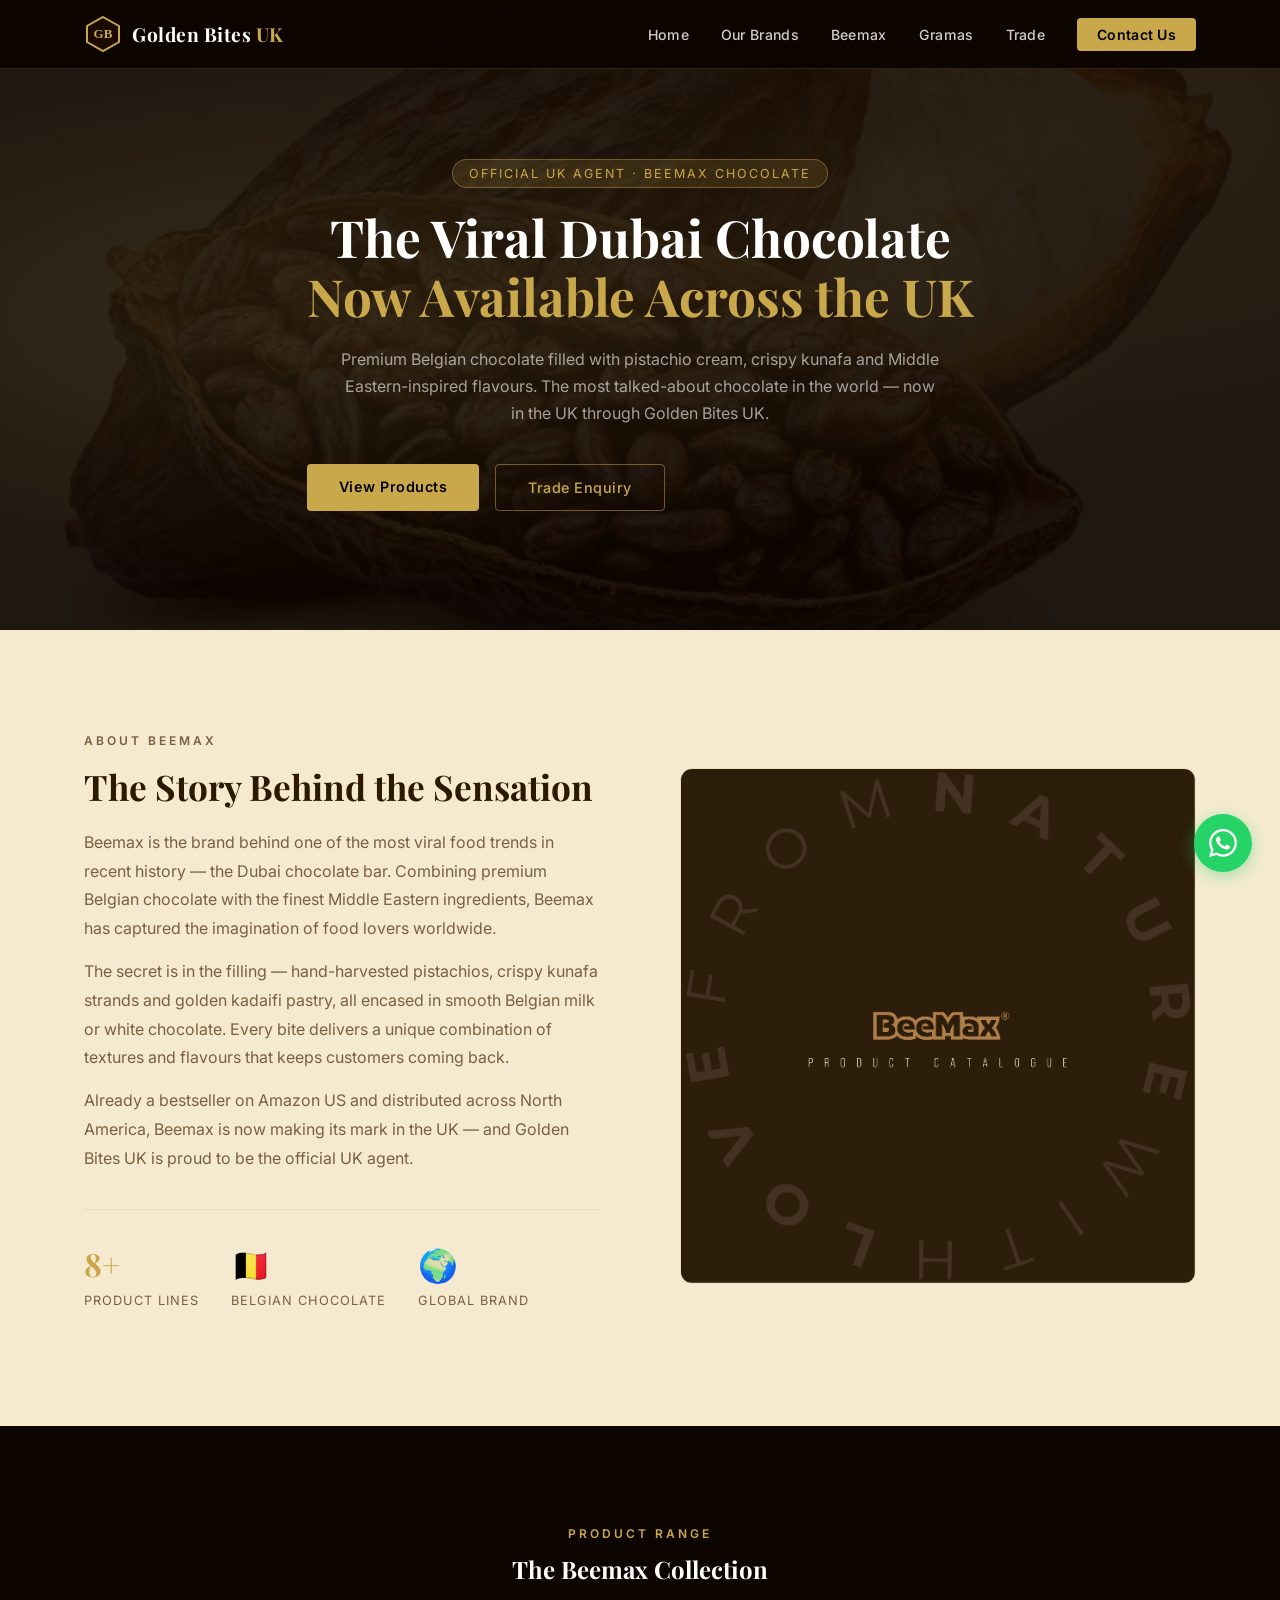
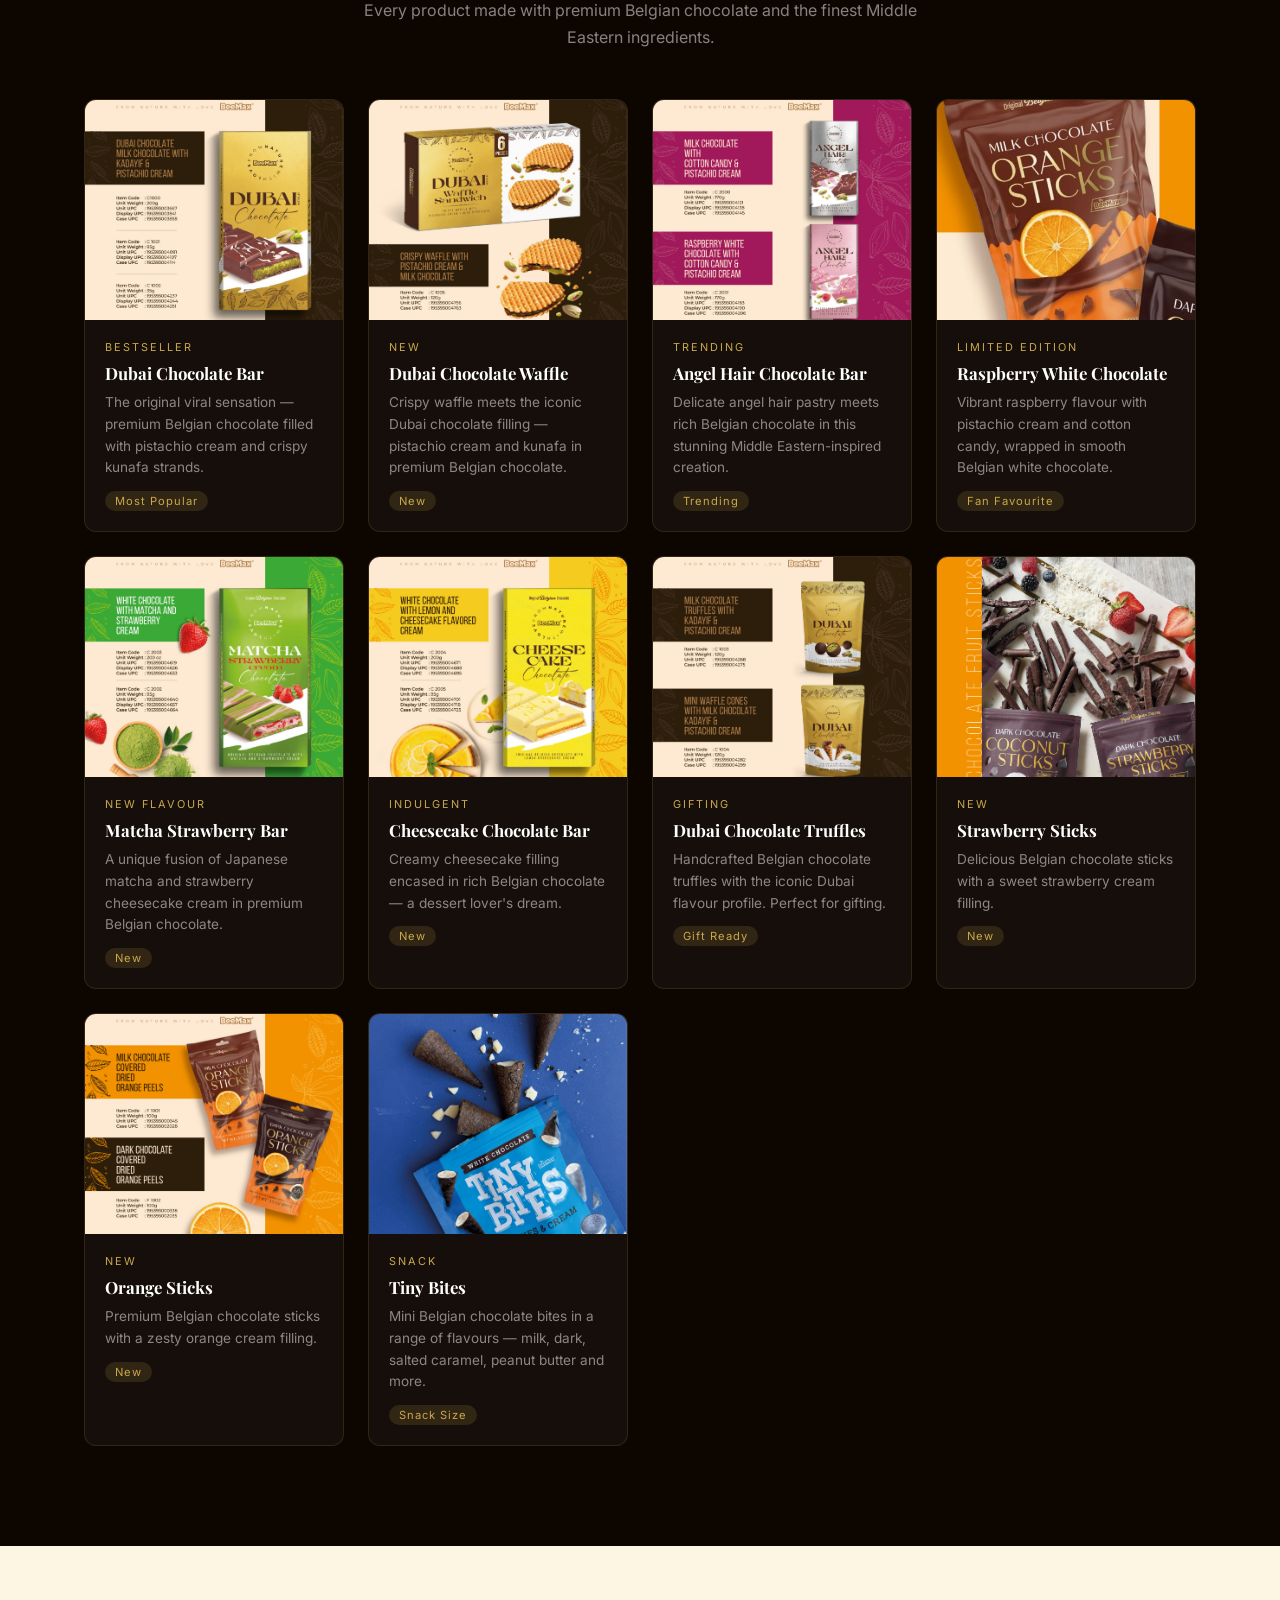
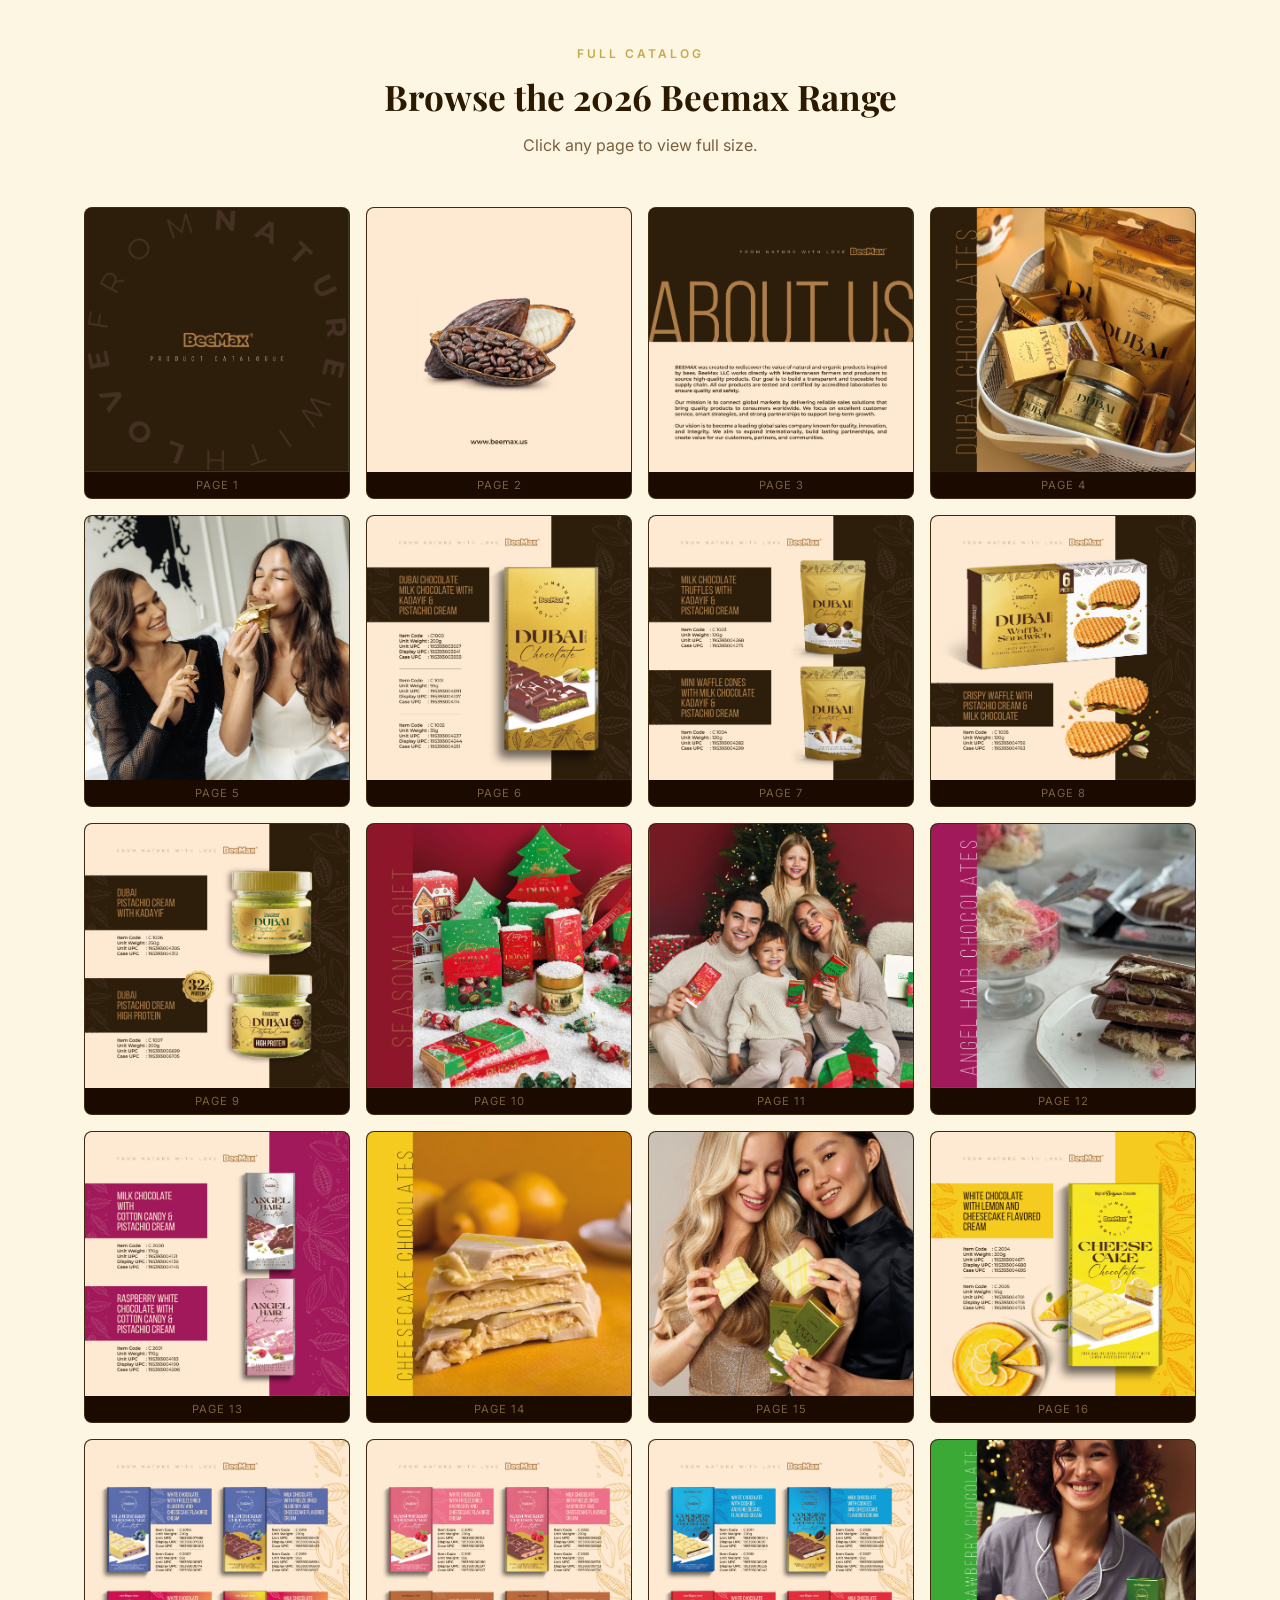
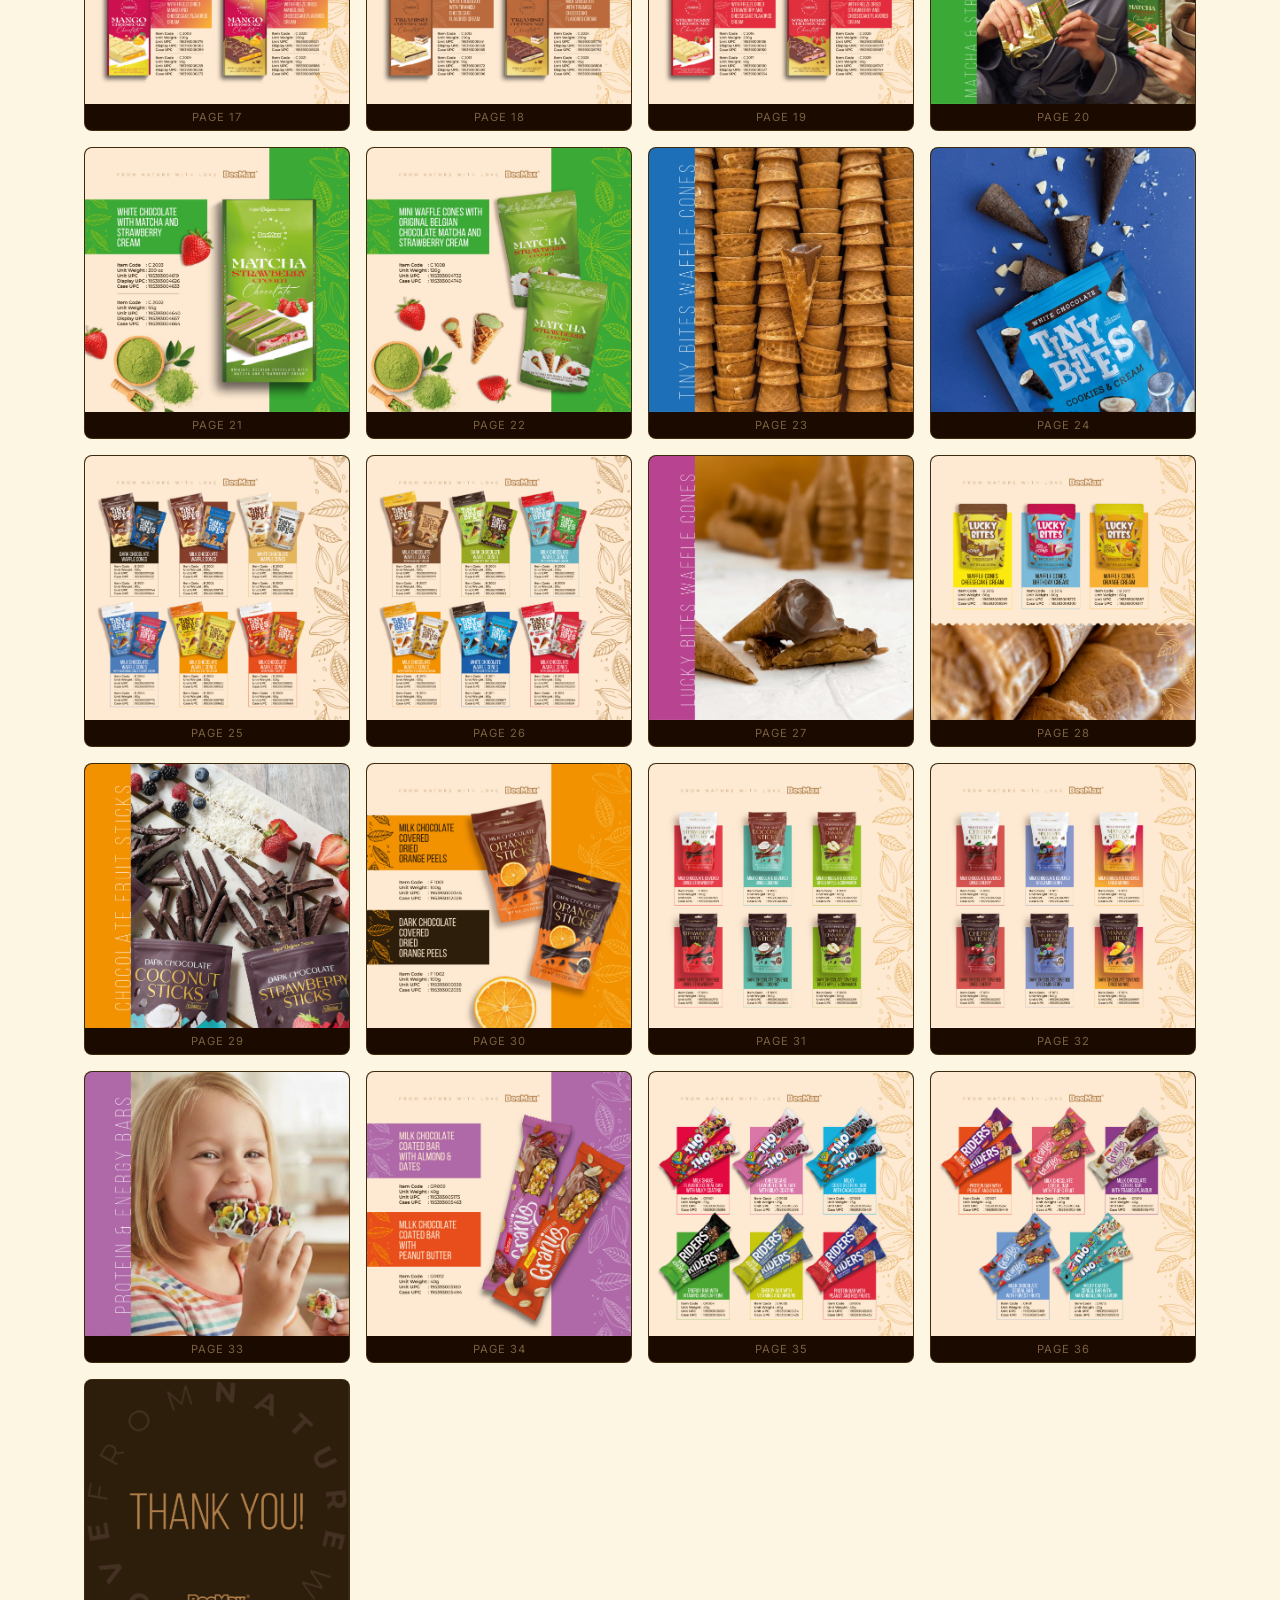
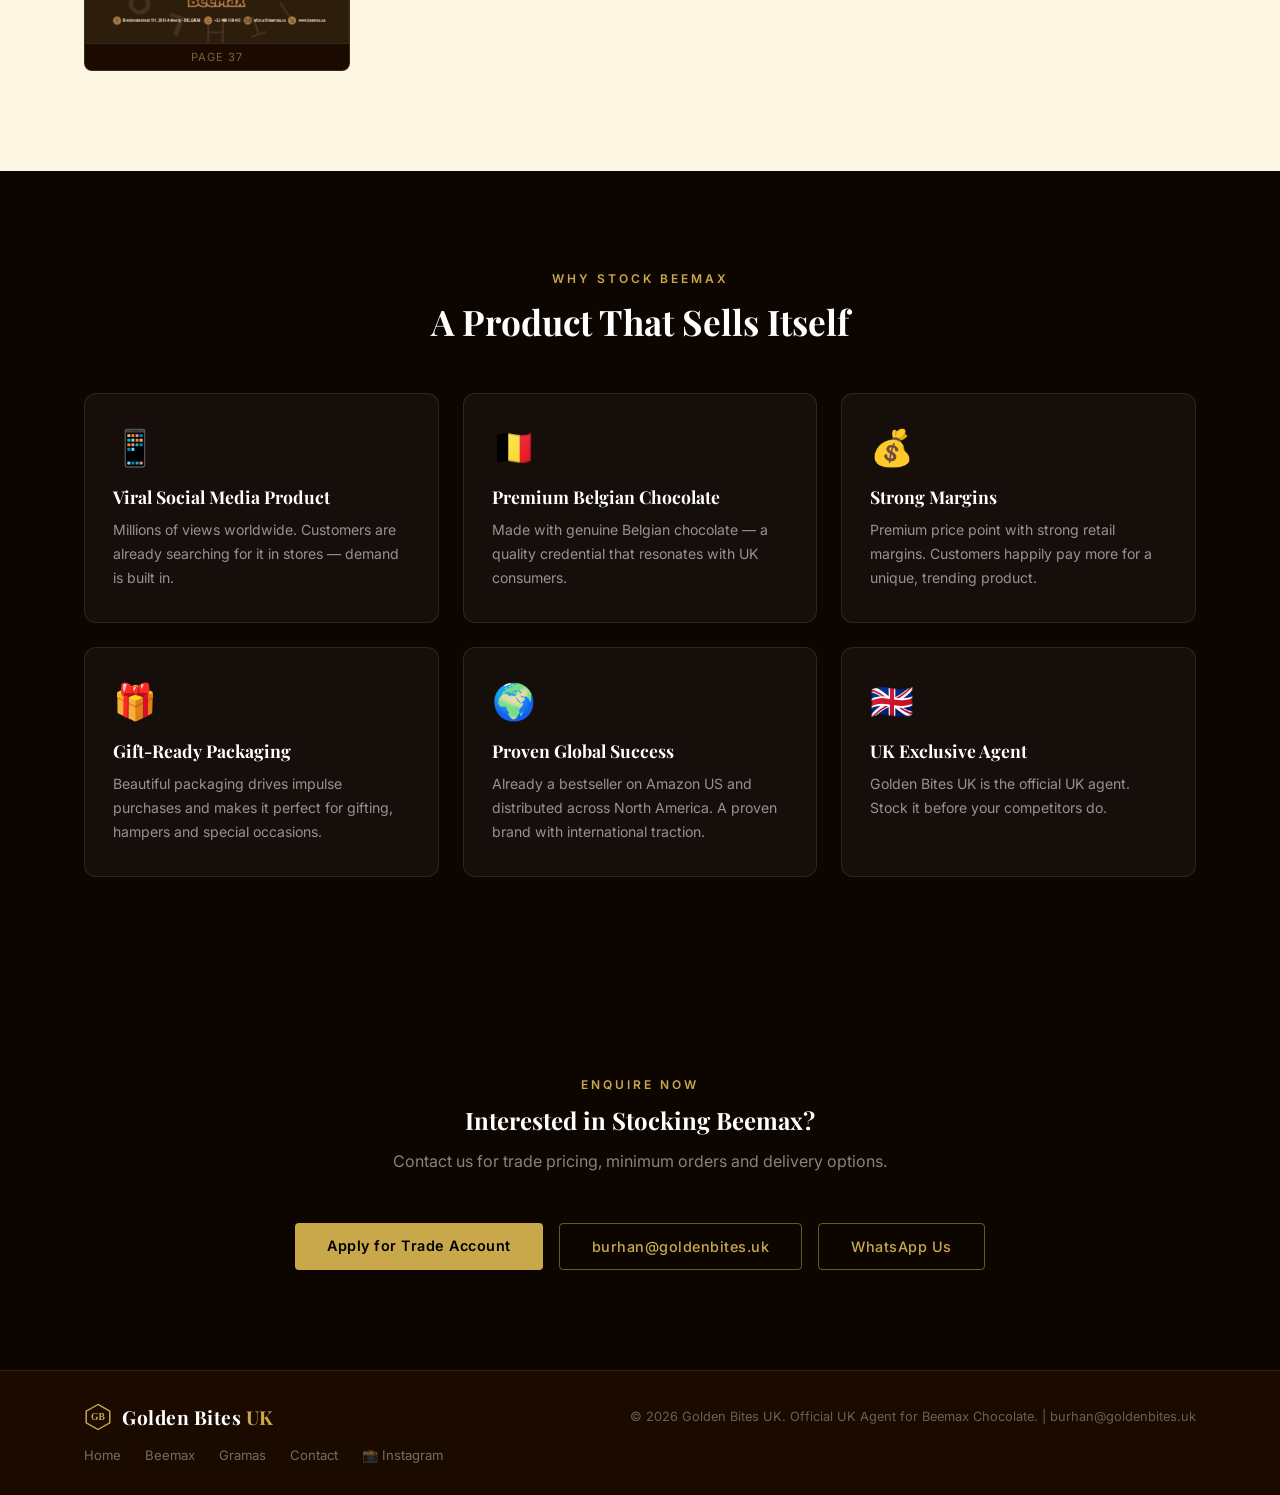
==== commit 2b93bd46: "Add Instagram link" ====
--- a/beemax.html
+++ b/beemax.html
@@ -174,6 +174,7 @@
         <a href="beemax.html">Beemax</a>
         <a href="gramas.html">Gramas</a>
         <a href="index.html#contact">Contact</a>
+        <a href="https://www.instagram.com/goldenbites.uk" target="_blank">📸 Instagram</a>
       </div>
     </div>
   </footer>
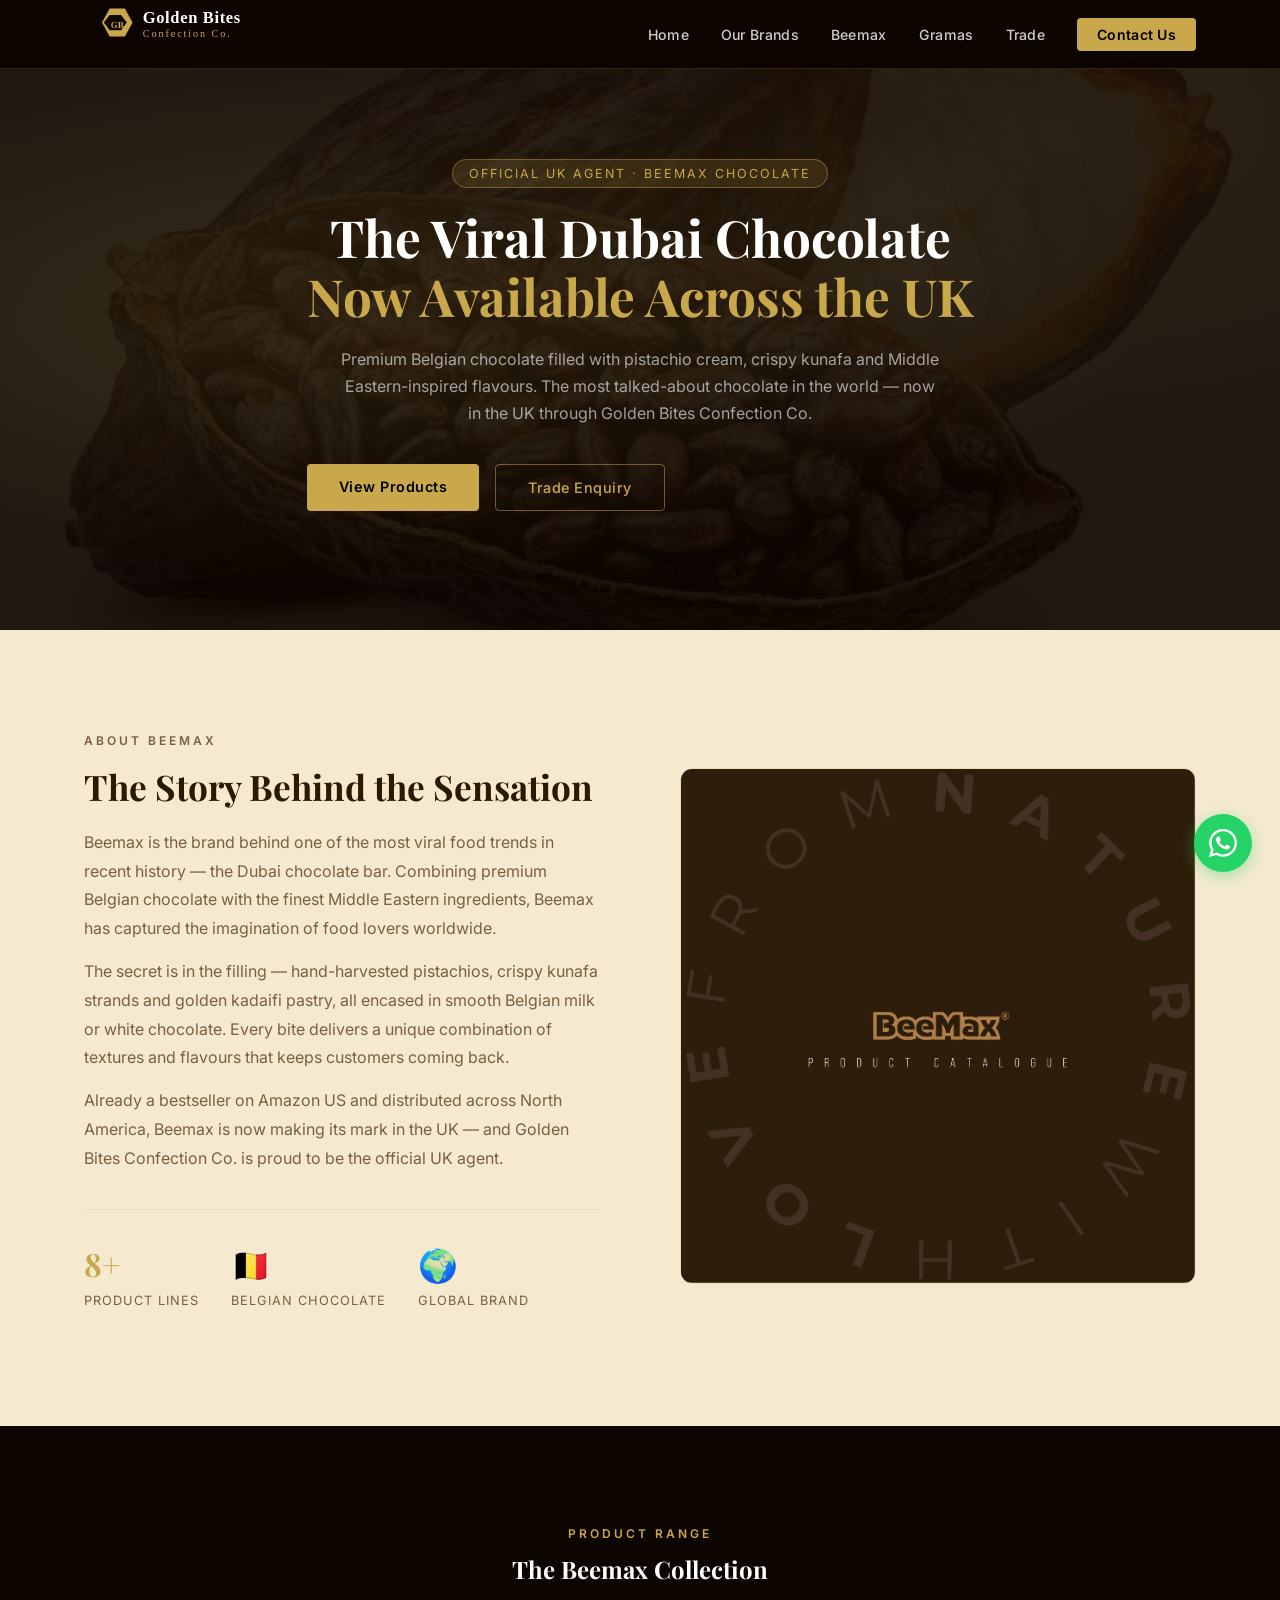
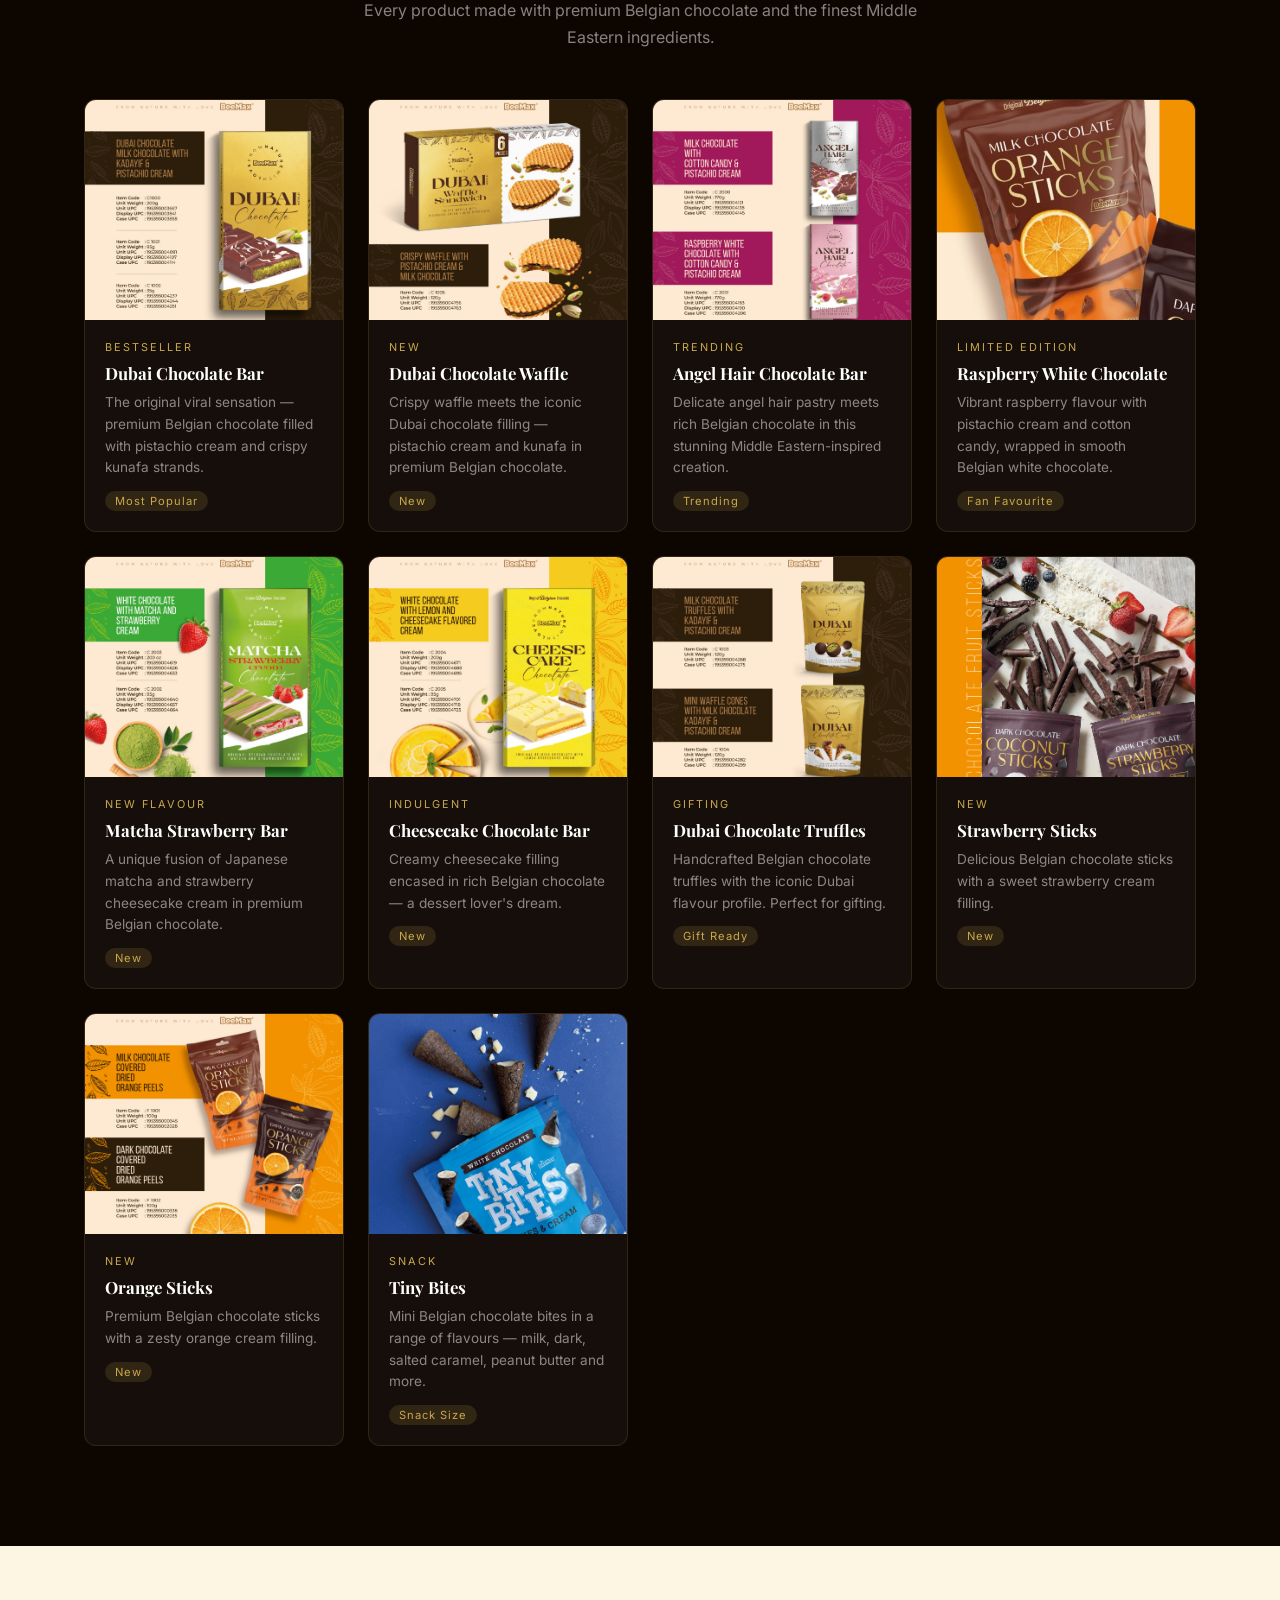
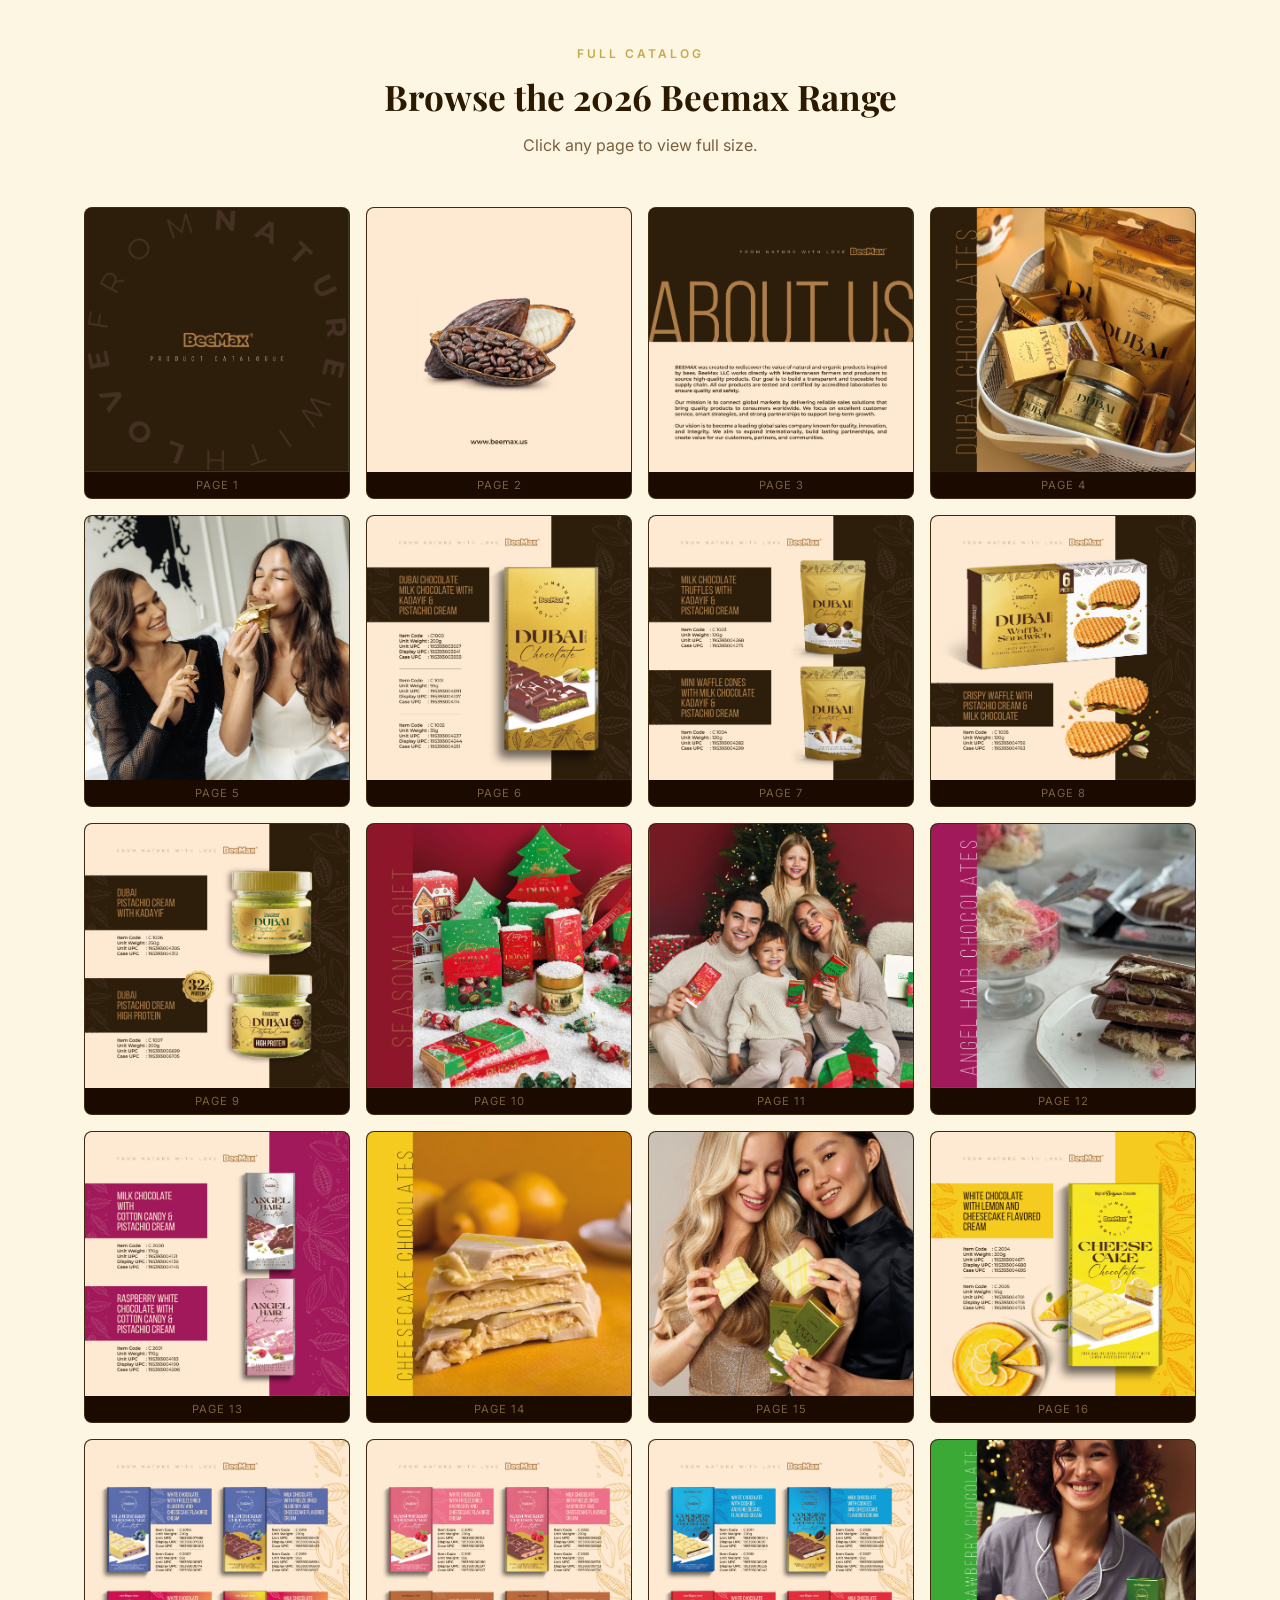
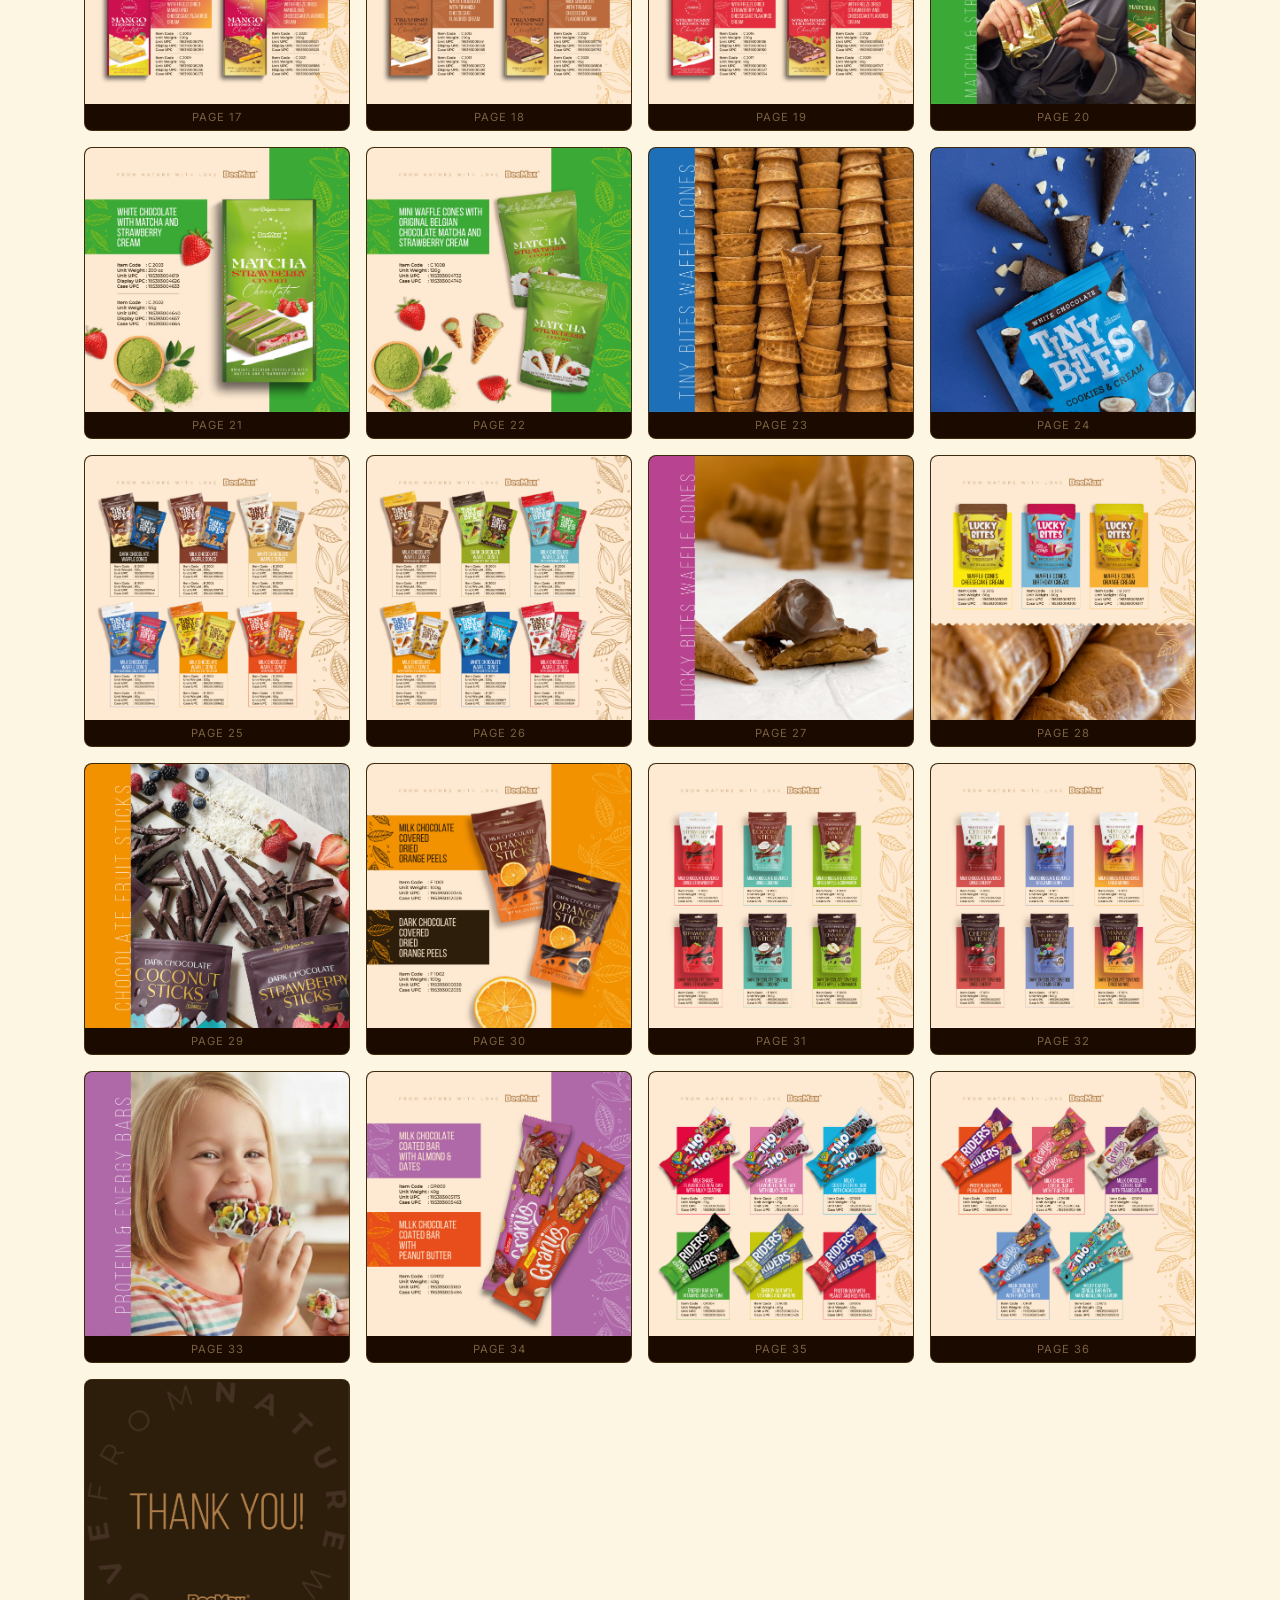
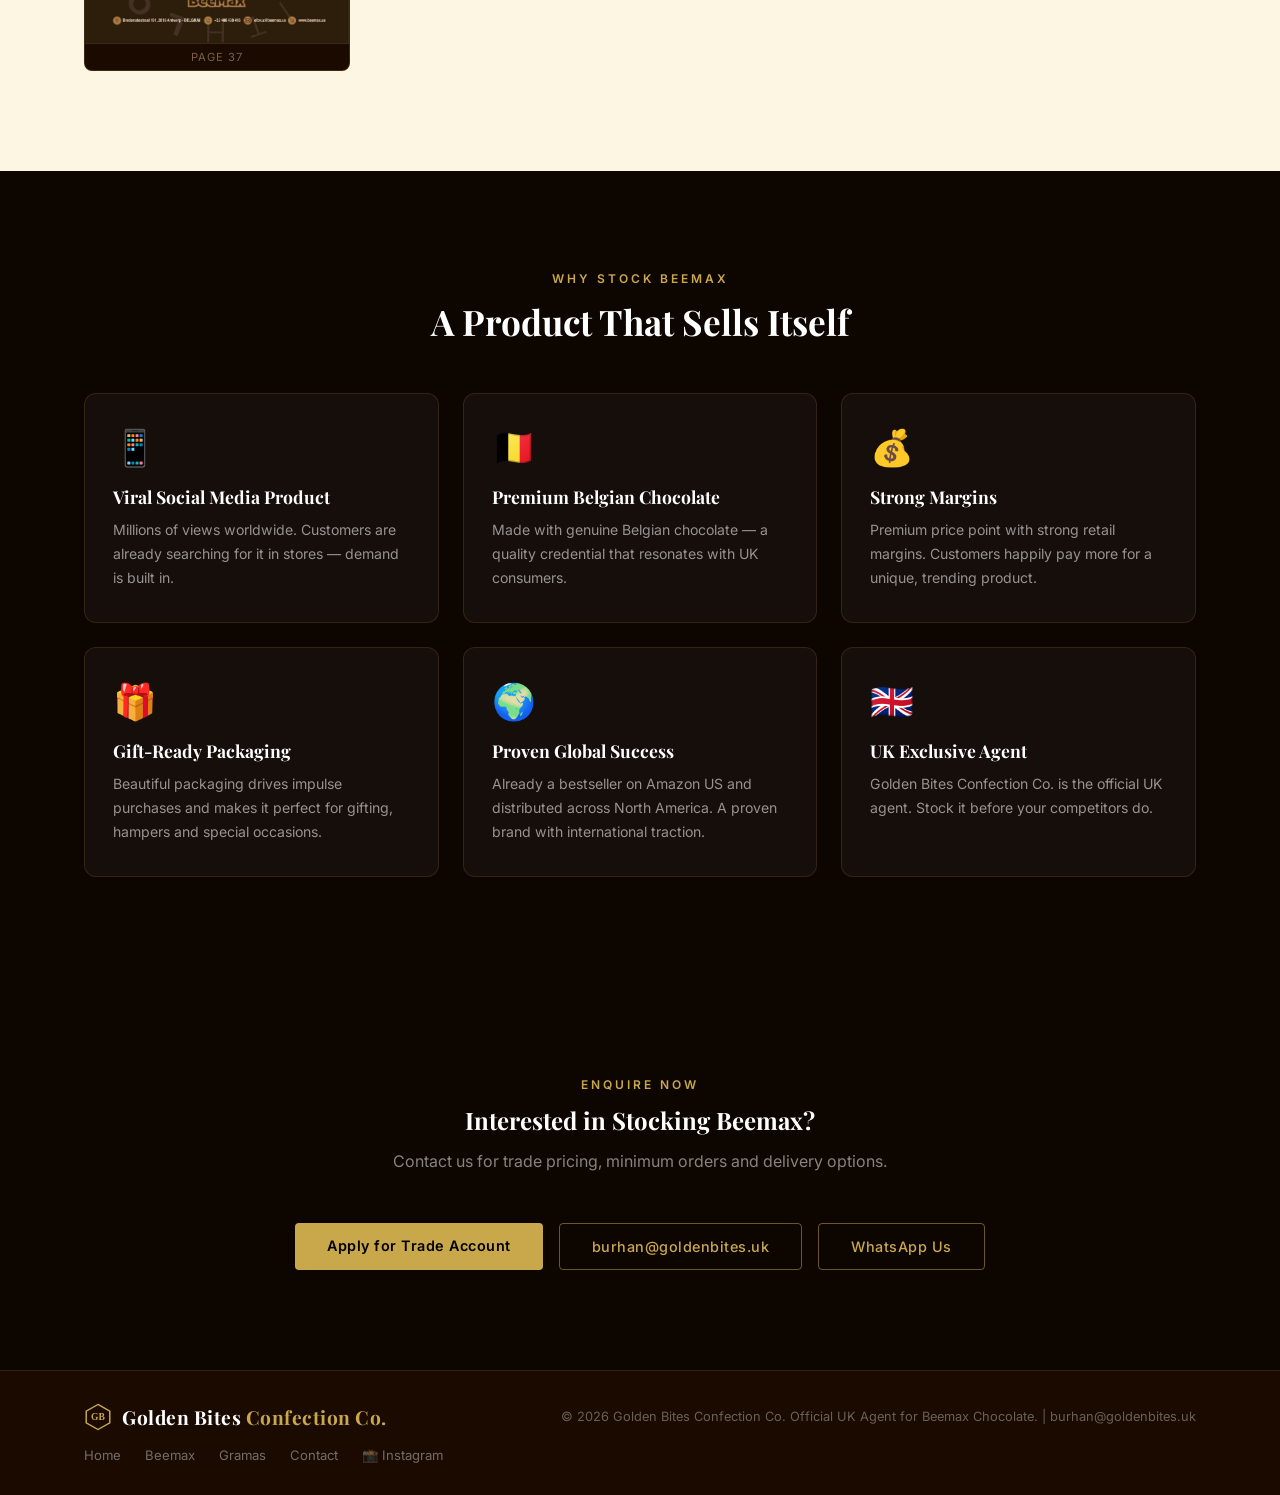
==== commit 40b8ffea: "New logo Golden Bites Confection Co." ====
--- a/beemax.html
+++ b/beemax.html
@@ -3,7 +3,7 @@
 <head>
   <meta charset="UTF-8"/>
   <meta name="viewport" content="width=device-width, initial-scale=1.0"/>
-  <title>Beemax Chocolate | Golden Bites UK</title>
+  <title>Beemax Chocolate | Golden Bites Confection Co.</title>
   <!-- Google tag (gtag.js) -->
   <script async src="https://www.googletagmanager.com/gtag/js?id=G-3QWG4Z9KPZ"></script>
   <script>
@@ -21,11 +21,14 @@
   <nav id="navbar">
     <div class="nav-inner">
       <a href="index.html" class="logo">
-        <svg width="38" height="38" viewBox="0 0 38 38" fill="none">
-          <polygon points="19,2 35,11 35,27 19,36 3,27 3,11" fill="#1a0a00" stroke="#C9A84C" stroke-width="2"/>
-          <text x="19" y="23" text-anchor="middle" font-family="serif" font-size="13" font-weight="bold" fill="#C9A84C">GB</text>
+                <svg width="260" height="56" viewBox="0 0 200 44" xmlns="http://www.w3.org/2000/svg">
+          <polygon points="18,2 30,2 36,13 30,24 18,24 12,13" fill="#C9A84C"/>
+          <polygon points="18,7 27,7 31.5,13 27,19 18,19 13.5,13" fill="#0d0500"/>
+          <text x="24" y="17" text-anchor="middle" font-family="Georgia,serif" font-size="7" font-weight="bold" fill="#C9A84C">GB</text>
+          <text x="44" y="13" font-family="Georgia,serif" font-size="13" font-weight="bold" fill="#fff" letter-spacing="0.5">Golden Bites</text>
+          <text x="44" y="24" font-family="Georgia,serif" font-size="8" fill="#C9A84C" letter-spacing="1.5">Confection Co.</text>
         </svg>
-        <span class="logo-text">Golden Bites <span>UK</span></span>
+        <span class="logo-text" style="display:none"></span></span>
       </a>
       <ul class="nav-links">
         <li><a href="index.html">Home</a></li>
@@ -53,7 +56,7 @@
     <div class="beemax-hero-inner">
       <p class="hero-tag">Official UK Agent · Beemax Chocolate</p>
       <h1>The Viral Dubai Chocolate<br/><span>Now Available Across the UK</span></h1>
-      <p class="hero-sub">Premium Belgian chocolate filled with pistachio cream, crispy kunafa and Middle Eastern-inspired flavours. The most talked-about chocolate in the world — now in the UK through Golden Bites UK.</p>
+      <p class="hero-sub">Premium Belgian chocolate filled with pistachio cream, crispy kunafa and Middle Eastern-inspired flavours. The most talked-about chocolate in the world — now in the UK through Golden Bites Confection Co.</p>
       <div class="hero-btns">
         <a href="#products" class="btn-gold">View Products</a>
         <a href="trade.html" class="btn-outline">Trade Enquiry</a>
@@ -70,7 +73,7 @@
           <h2>The Story Behind the Sensation</h2>
           <p>Beemax is the brand behind one of the most viral food trends in recent history — the Dubai chocolate bar. Combining premium Belgian chocolate with the finest Middle Eastern ingredients, Beemax has captured the imagination of food lovers worldwide.</p>
           <p>The secret is in the filling — hand-harvested pistachios, crispy kunafa strands and golden kadaifi pastry, all encased in smooth Belgian milk or white chocolate. Every bite delivers a unique combination of textures and flavours that keeps customers coming back.</p>
-          <p>Already a bestseller on Amazon US and distributed across North America, Beemax is now making its mark in the UK — and Golden Bites UK is proud to be the official UK agent.</p>
+          <p>Already a bestseller on Amazon US and distributed across North America, Beemax is now making its mark in the UK — and Golden Bites Confection Co. is proud to be the official UK agent.</p>
           <div class="about-stats">
             <div class="stat"><span>8+</span><p>Product Lines</p></div>
             <div class="stat"><span>🇧🇪</span><p>Belgian Chocolate</p></div>
@@ -138,7 +141,7 @@
         <div class="why-card" style="background:rgba(255,255,255,0.04);border-color:rgba(201,168,76,0.15);">
           <div class="why-icon">🇬🇧</div>
           <h3 style="color:#fff;">UK Exclusive Agent</h3>
-          <p style="color:rgba(255,255,255,0.55);">Golden Bites UK is the official UK agent. Stock it before your competitors do.</p>
+          <p style="color:rgba(255,255,255,0.55);">Golden Bites Confection Co. is the official UK agent. Stock it before your competitors do.</p>
         </div>
       </div>
     </div>
@@ -166,9 +169,9 @@
           <polygon points="19,2 35,11 35,27 19,36 3,27 3,11" fill="#1a0a00" stroke="#C9A84C" stroke-width="2"/>
           <text x="19" y="23" text-anchor="middle" font-family="serif" font-size="13" font-weight="bold" fill="#C9A84C">GB</text>
         </svg>
-        <span class="logo-text">Golden Bites <span>UK</span></span>
+        <span class="logo-text">Golden Bites <span>Confection Co.</span></span>
       </a>
-      <p class="footer-copy">© 2026 Golden Bites UK. Official UK Agent for Beemax Chocolate. | burhan@goldenbites.uk</p>
+      <p class="footer-copy">© 2026 Golden Bites Confection Co. Official UK Agent for Beemax Chocolate. | burhan@goldenbites.uk</p>
       <div class="footer-links">
         <a href="index.html">Home</a>
         <a href="beemax.html">Beemax</a>
@@ -248,3 +251,6 @@
   </script>
 </body>
 </html>
+
+
+
